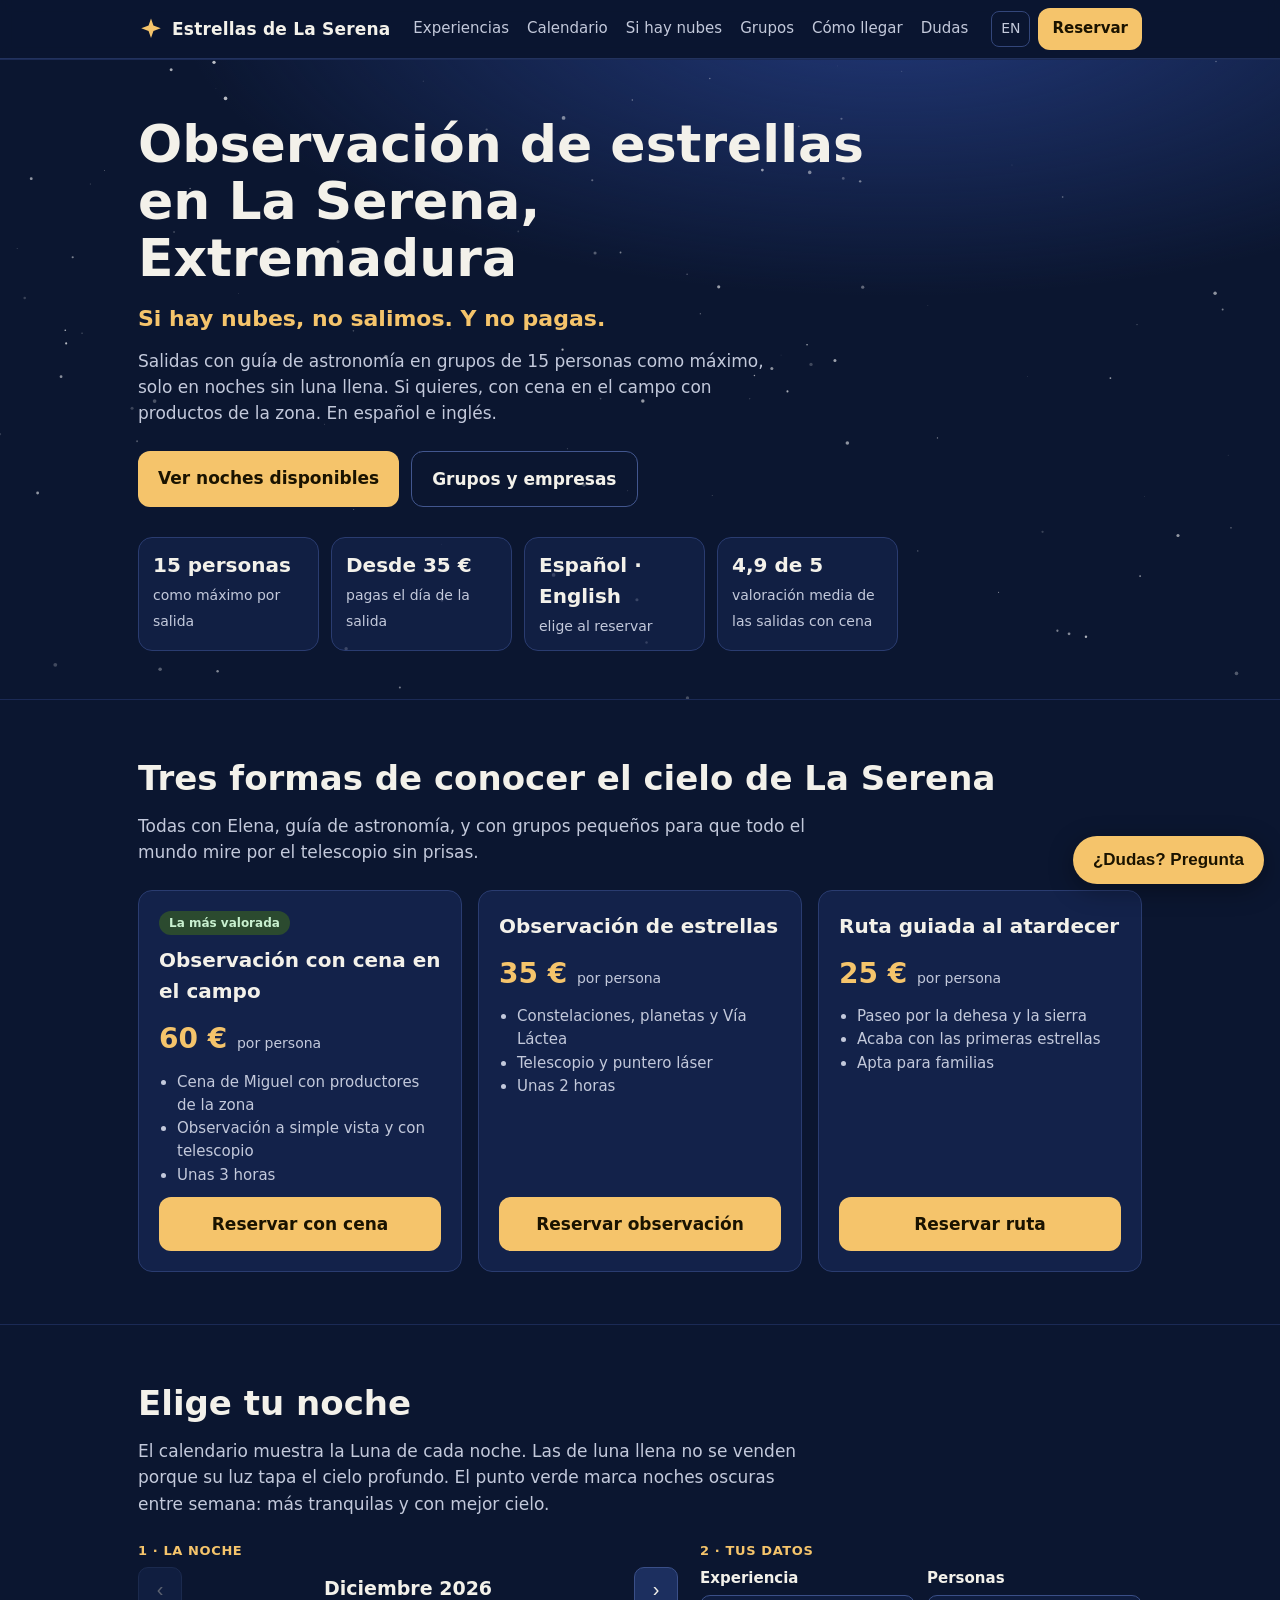
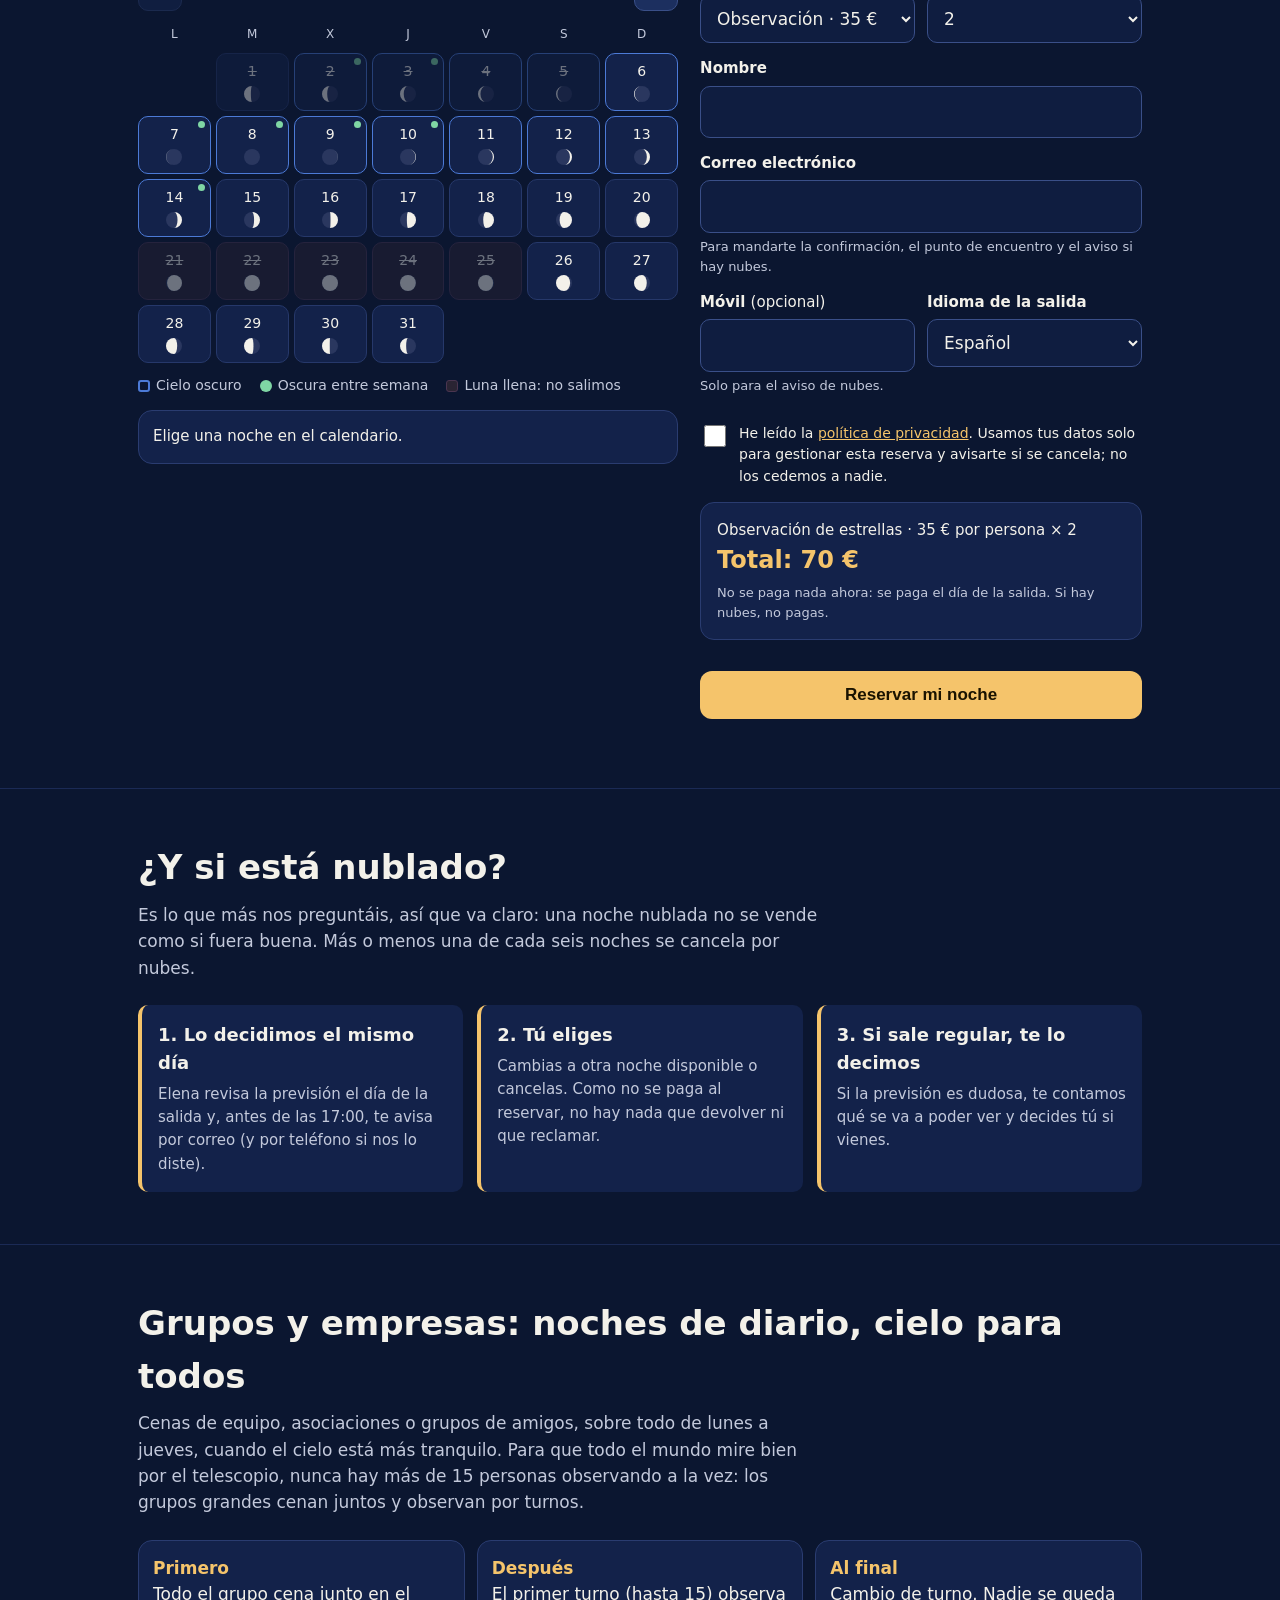
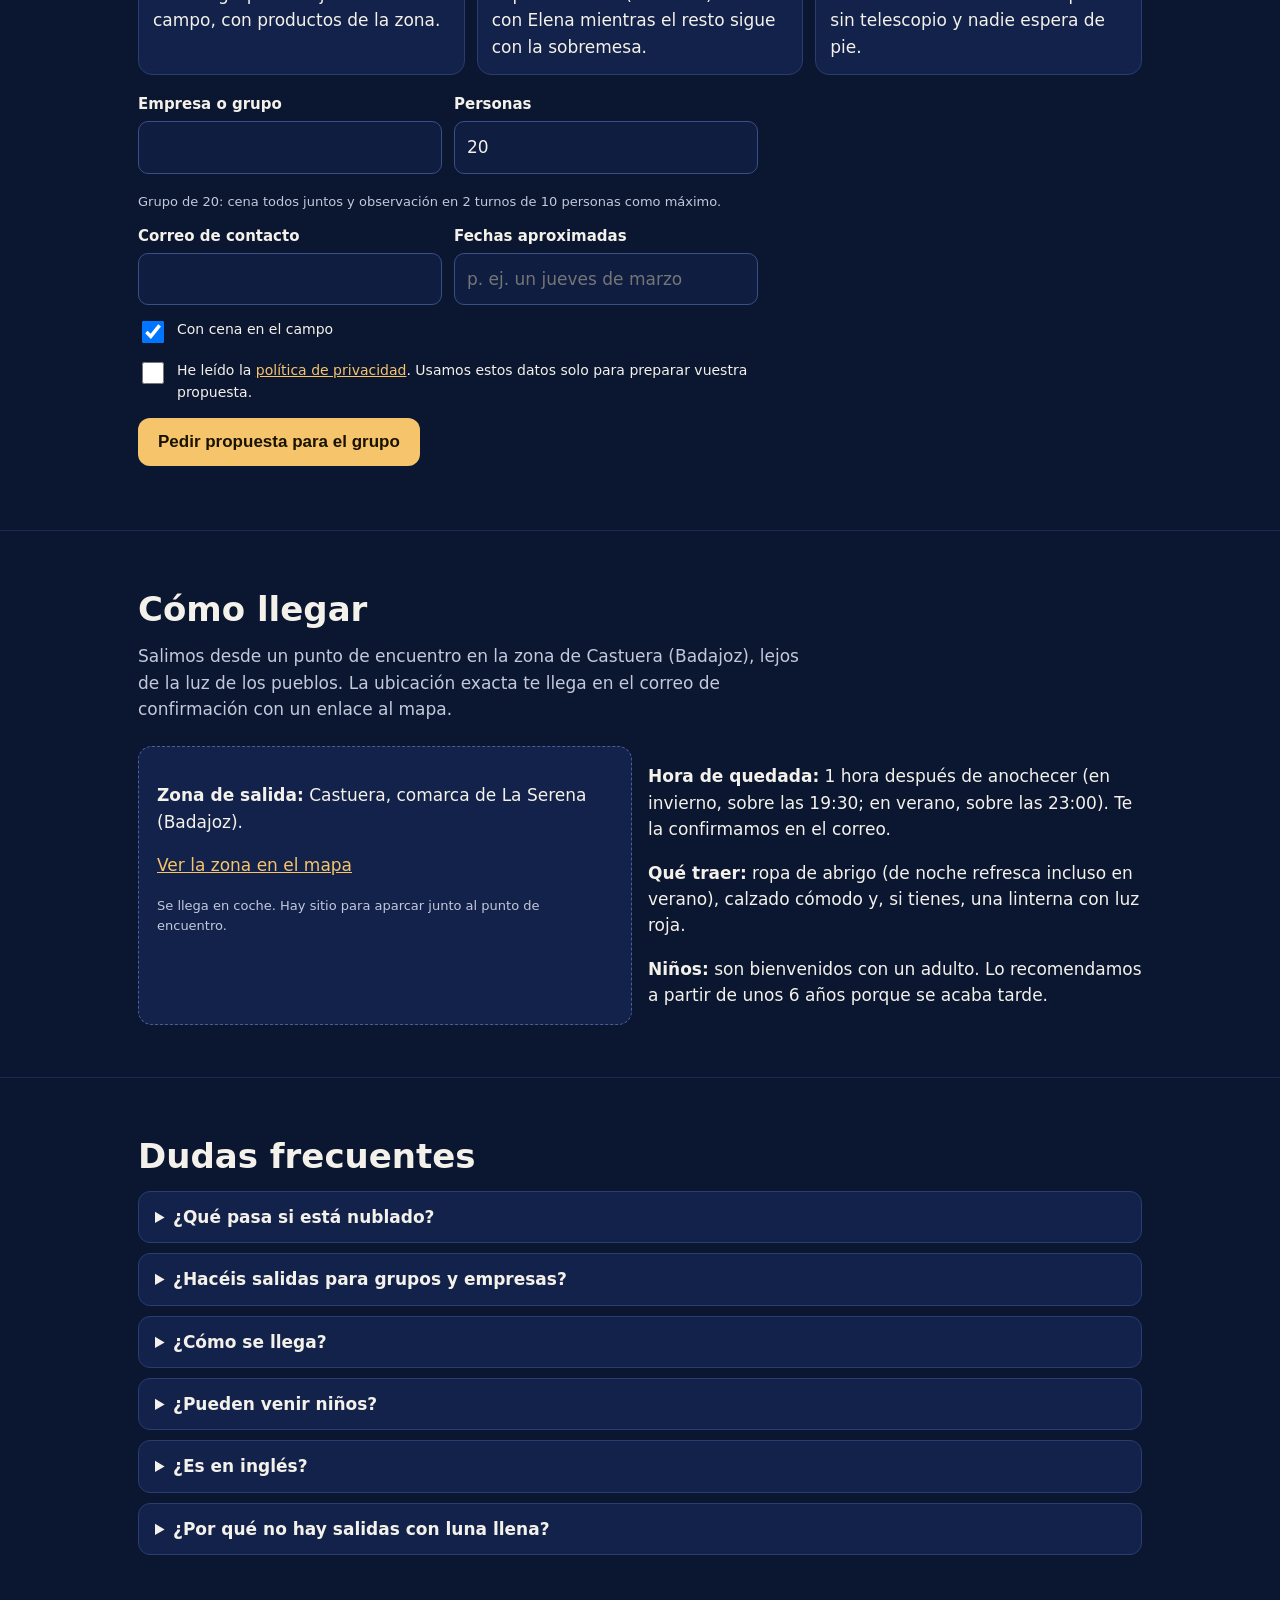
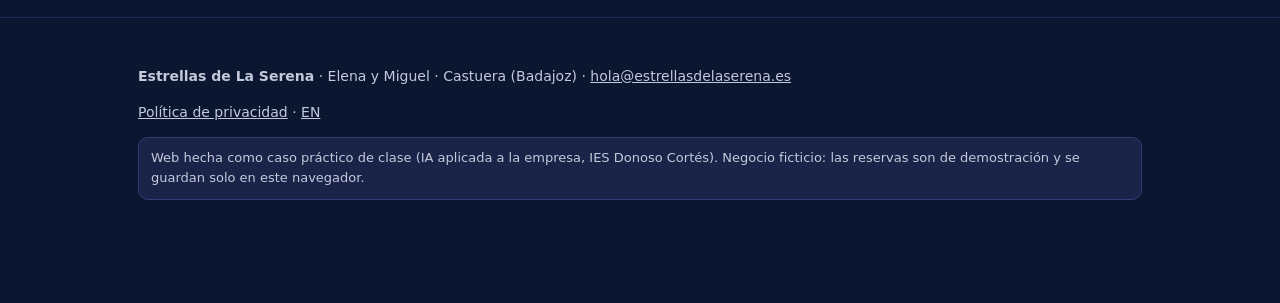
==== estrellas-la-serena-web/estrellas-la-serena/index.html @ 46dfadad "Add files via upload" ====
<!doctype html>
<html lang="es">
<head>
<meta charset="utf-8">
<meta name="viewport" content="width=device-width,initial-scale=1">
<title>Observación de estrellas en La Serena, Extremadura · Estrellas de La Serena</title>
<meta name="description" content="Salidas de observación de estrellas en La Serena (Badajoz) en grupos de 15 como máximo, con cena en el campo opcional. Solo noches sin luna llena. Si hay nubes, no pagas.">
<meta name="theme-color" content="#0b1630">
<link rel="canonical" href="https://carlosvf19.github.io/estrellas-la-serena/">
<link rel="alternate" hreflang="es" href="https://carlosvf19.github.io/estrellas-la-serena/">
<link rel="alternate" hreflang="en" href="https://carlosvf19.github.io/estrellas-la-serena/en/">
<link rel="alternate" hreflang="x-default" href="https://carlosvf19.github.io/estrellas-la-serena/">
<link rel="icon" href="data:image/svg+xml,%3Csvg xmlns='http://www.w3.org/2000/svg' viewBox='0 0 32 32'%3E%3Crect width='32' height='32' rx='7' fill='%230b1630'/%3E%3Cpath d='M16 5l2.6 7.4L26 15l-7.4 2.6L16 25l-2.6-7.4L6 15l7.4-2.6z' fill='%23f5c46b'/%3E%3C/svg%3E">
<meta property="og:title" content="Estrellas de La Serena · Observación de estrellas en Extremadura">
<meta property="og:description" content="Grupos pequeños, noches sin luna llena y cena con productores de la zona. Si hay nubes, no salimos y no pagas.">
<link rel="stylesheet" href="assets/styles.css">
<script type="application/ld+json">
{"@context":"https://schema.org","@type":"TouristTrip","name":"Observación de estrellas en La Serena","provider":{"@type":"LocalBusiness","name":"Estrellas de La Serena","address":{"@type":"PostalAddress","addressLocality":"Castuera","addressRegion":"Badajoz","addressCountry":"ES"}},"offers":[{"@type":"Offer","name":"Observación de estrellas","price":"35","priceCurrency":"EUR"},{"@type":"Offer","name":"Observación con cena en el campo","price":"60","priceCurrency":"EUR"},{"@type":"Offer","name":"Ruta guiada","price":"25","priceCurrency":"EUR"}],"availableLanguage":["es","en"]}
</script>
</head>
<body>
<a class="skip" href="#reservar">Saltar a la reserva</a>
<header class="top">
  <div class="wrap">
    <a class="logo" href="#"><svg viewBox="0 0 32 32" aria-hidden="true"><path d="M16 3l3 8.6L28 15l-9 3.4L16 27l-3-8.6L4 15l9-3.4z" fill="#f5c46b"/></svg>Estrellas de La Serena</a>
    <nav class="menu" aria-label="Principal">
      <a href="#experiencias">Experiencias</a><a href="#reservar">Calendario</a><a href="#nubes">Si hay nubes</a>
      <a href="#grupos">Grupos</a><a href="#llegar">Cómo llegar</a><a href="#dudas">Dudas</a>
    </nav>
    <div class="top-acc">
      <a class="lang" href="en/" hreflang="en" lang="en" aria-label="EN, English version">EN</a>
      <a class="btn peq" href="#reservar">Reservar</a>
    </div>
  </div>
</header>

<main>
<section class="hero" aria-labelledby="h1">
  <svg class="stars" viewBox="0 0 1000 600" preserveAspectRatio="xMidYMid slice" aria-hidden="true"></svg>
  <div class="wrap">
    <h1 id="h1">Observación de estrellas en La Serena, Extremadura</h1>
    <p class="lema">Si hay nubes, no salimos. Y no pagas.</p>
    <p class="sub">Salidas con guía de astronomía en grupos de 15 personas como máximo, solo en noches sin luna llena. Si quieres, con cena en el campo con productos de la zona. En español e inglés.</p>
    <div class="ctas">
      <a class="btn" href="#reservar">Ver noches disponibles</a>
      <a class="btn sec" href="#grupos">Grupos y empresas</a>
    </div>
    <div class="datos">
      <div class="dato"><b>15 personas</b><span>como máximo por salida</span></div>
      <div class="dato"><b>Desde 35 €</b><span>pagas el día de la salida</span></div>
      <div class="dato"><b>Español · English</b><span>elige al reservar</span></div>
      <div class="dato"><b>4,9 de 5</b><span>valoración media de las salidas con cena</span></div>
    </div>
  </div>
</section>

<section id="experiencias" aria-labelledby="h-exp">
  <div class="wrap">
    <h2 id="h-exp">Tres formas de conocer el cielo de La Serena</h2>
    <p class="intro">Todas con Elena, guía de astronomía, y con grupos pequeños para que todo el mundo mire por el telescopio sin prisas.</p>
    <div class="cards">
      <article class="card">
        <span class="etq">La más valorada</span>
        <h3>Observación con cena en el campo</h3>
        <div class="precio">60 € <small>por persona</small></div>
        <ul><li>Cena de Miguel con productores de la zona</li><li>Observación a simple vista y con telescopio</li><li>Unas 3 horas</li></ul>
        <a class="btn" href="#reservar" data-prod="cena">Reservar con cena</a>
      </article>
      <article class="card">
        <h3>Observación de estrellas</h3>
        <div class="precio">35 € <small>por persona</small></div>
        <ul><li>Constelaciones, planetas y Vía Láctea</li><li>Telescopio y puntero láser</li><li>Unas 2 horas</li></ul>
        <a class="btn" href="#reservar" data-prod="obs">Reservar observación</a>
      </article>
      <article class="card">
        <h3>Ruta guiada al atardecer</h3>
        <div class="precio">25 € <small>por persona</small></div>
        <ul><li>Paseo por la dehesa y la sierra</li><li>Acaba con las primeras estrellas</li><li>Apta para familias</li></ul>
        <a class="btn" href="#reservar" data-prod="ruta">Reservar ruta</a>
      </article>
    </div>
  </div>
</section>

<section id="reservar" aria-labelledby="h-res">
  <div class="wrap">
    <h2 id="h-res">Elige tu noche</h2>
    <p class="intro">El calendario muestra la Luna de cada noche. Las de luna llena no se venden porque su luz tapa el cielo profundo. El punto verde marca noches oscuras entre semana: más tranquilas y con mejor cielo.</p>
    <div id="paso-reserva" class="reserva">
      <div>
        <p class="paso">1 · La noche</p>
        <div class="cal-cab">
          <button type="button" class="cal-nav" id="cal-prev" aria-label="Mes anterior">‹</button>
          <h3 id="cal-mes" aria-live="polite"></h3>
          <button type="button" class="cal-nav" id="cal-next" aria-label="Mes siguiente">›</button>
        </div>
        <div class="cal" id="cal"></div>
        <ul class="leyenda">
          <li><span class="pt" style="border:2px solid #4c7ad6"></span>Cielo oscuro</li>
          <li><span class="pt" style="background:#7fd6a4;border-radius:50%"></span>Oscura entre semana</li>
          <li><span class="pt" style="background:#2a2433;border:1px solid #4a3550"></span>Luna llena: no salimos</li>
        </ul>
        <div class="info-dia" id="info-dia" aria-live="polite"></div>
        <p class="error" id="err-fecha" aria-live="polite"></p>
      </div>
      <form id="form-reserva" novalidate>
        <p class="paso">2 · Tus datos</p>
        <div class="fila">
          <div class="campo">
            <label for="producto">Experiencia</label>
            <select id="producto" name="producto">
              <option value="obs">Observación · 35 €</option>
              <option value="cena">Con cena · 60 €</option>
              <option value="ruta">Ruta · 25 €</option>
            </select>
          </div>
          <div class="campo">
            <label for="personas">Personas</label>
            <select id="personas" name="personas">
              <option>1</option><option selected>2</option><option>3</option><option>4</option><option>5</option><option>6</option><option>7</option><option>8</option><option>9</option><option>10</option><option>11</option><option>12</option><option>13</option><option>14</option><option>15</option>
            </select>
          </div>
        </div>
        <div class="campo">
          <label for="nombre">Nombre</label>
          <input id="nombre" name="nombre" autocomplete="name" required>
          <p class="error" id="err-nombre" aria-live="polite"></p>
        </div>
        <div class="campo">
          <label for="email">Correo electrónico</label>
          <input id="email" name="email" type="email" autocomplete="email" inputmode="email" required>
          <p class="ayuda">Para mandarte la confirmación, el punto de encuentro y el aviso si hay nubes.</p>
          <p class="error" id="err-email" aria-live="polite"></p>
        </div>
        <div class="fila">
          <div class="campo">
            <label for="telefono">Móvil <span style="font-weight:400">(opcional)</span></label>
            <input id="telefono" name="telefono" type="tel" autocomplete="tel" inputmode="tel">
            <p class="ayuda">Solo para el aviso de nubes.</p>
          </div>
          <div class="campo">
            <label for="idioma">Idioma de la salida</label>
            <select id="idioma" name="idioma"><option value="es">Español</option><option value="en">English</option></select>
          </div>
        </div>
        <div class="campo">
          <label class="check"><input type="checkbox" name="privacidad" id="privacidad"> <span>He leído la <a href="privacidad.html" target="_blank" rel="noopener">política de privacidad</a>. Usamos tus datos solo para gestionar esta reserva y avisarte si se cancela; no los cedemos a nadie.</span></label>
          <p class="error" id="err-priv" aria-live="polite"></p>
        </div>
        <div class="resumen" id="resumen" aria-live="polite"></div>
        <p><button class="btn" type="submit" style="width:100%;margin-top:14px">Reservar mi noche</button></p>
      </form>
    </div>
    <div id="ok-reserva" hidden></div>
  </div>
</section>

<section id="nubes" aria-labelledby="h-nubes">
  <div class="wrap">
    <h2 id="h-nubes">¿Y si está nublado?</h2>
    <p class="intro">Es lo que más nos preguntáis, así que va claro: una noche nublada no se vende como si fuera buena. Más o menos una de cada seis noches se cancela por nubes.</p>
    <div class="nubes">
      <div class="nube"><h3>1. Lo decidimos el mismo día</h3><p>Elena revisa la previsión el día de la salida y, antes de las 17:00, te avisa por correo (y por teléfono si nos lo diste).</p></div>
      <div class="nube"><h3>2. Tú eliges</h3><p>Cambias a otra noche disponible o cancelas. Como no se paga al reservar, no hay nada que devolver ni que reclamar.</p></div>
      <div class="nube"><h3>3. Si sale regular, te lo decimos</h3><p>Si la previsión es dudosa, te contamos qué se va a poder ver y decides tú si vienes.</p></div>
    </div>
  </div>
</section>

<section id="grupos" aria-labelledby="h-grupos">
  <div class="wrap">
    <h2 id="h-grupos">Grupos y empresas: noches de diario, cielo para todos</h2>
    <p class="intro">Cenas de equipo, asociaciones o grupos de amigos, sobre todo de lunes a jueves, cuando el cielo está más tranquilo. Para que todo el mundo mire bien por el telescopio, nunca hay más de 15 personas observando a la vez: los grupos grandes cenan juntos y observan por turnos.</p>
    <div class="turnos">
      <div class="turno"><b>Primero</b><br>Todo el grupo cena junto en el campo, con productos de la zona.</div>
      <div class="turno"><b>Después</b><br>El primer turno (hasta 15) observa con Elena mientras el resto sigue con la sobremesa.</div>
      <div class="turno"><b>Al final</b><br>Cambio de turno. Nadie se queda sin telescopio y nadie espera de pie.</div>
    </div>
    <form id="form-grupo" novalidate style="max-width:620px">
      <div class="fila">
        <div class="campo"><label for="gempresa">Empresa o grupo</label><input id="gempresa" name="gempresa" autocomplete="organization"></div>
        <div class="campo"><label for="gpersonas">Personas</label><input id="gpersonas" name="gpersonas" type="number" min="1" max="60" value="20" inputmode="numeric"></div>
      </div>
      <p class="ayuda" id="turnos-txt" aria-live="polite"></p>
      <div class="fila">
        <div class="campo"><label for="gemail">Correo de contacto</label><input id="gemail" name="gemail" type="email" autocomplete="email"></div>
        <div class="campo"><label for="gcuando">Fechas aproximadas</label><input id="gcuando" name="gcuando" placeholder="p. ej. un jueves de marzo"></div>
      </div>
      <div class="campo"><label class="check"><input type="checkbox" name="gcena" id="gcena" checked> <span>Con cena en el campo</span></label></div>
      <div class="campo"><label class="check"><input type="checkbox" name="gprivacidad" id="gprivacidad"> <span>He leído la <a href="privacidad.html" target="_blank" rel="noopener">política de privacidad</a>. Usamos estos datos solo para preparar vuestra propuesta.</span></label></div>
      <button class="btn" type="submit">Pedir propuesta para el grupo</button>
      <div id="grupo-msg" role="status" style="margin-top:12px"></div>
    </form>
  </div>
</section>

<section id="llegar" aria-labelledby="h-llegar">
  <div class="wrap">
    <h2 id="h-llegar">Cómo llegar</h2>
    <p class="intro">Salimos desde un punto de encuentro en la zona de Castuera (Badajoz), lejos de la luz de los pueblos. La ubicación exacta te llega en el correo de confirmación con un enlace al mapa.</p>
    <div class="llegar">
      <div class="mapa">
        <p><b>Zona de salida:</b> Castuera, comarca de La Serena (Badajoz).</p>
        <p><a href="https://www.openstreetmap.org/?mlat=38.7233&amp;mlon=-5.5440#map=11/38.7233/-5.5440" target="_blank" rel="noopener">Ver la zona en el mapa</a></p>
        <p class="ayuda">Se llega en coche. Hay sitio para aparcar junto al punto de encuentro.</p>
      </div>
      <div>
        <p><b>Hora de quedada:</b> 1 hora después de anochecer (en invierno, sobre las 19:30; en verano, sobre las 23:00). Te la confirmamos en el correo.</p>
        <p><b>Qué traer:</b> ropa de abrigo (de noche refresca incluso en verano), calzado cómodo y, si tienes, una linterna con luz roja.</p>
        <p><b>Niños:</b> son bienvenidos con un adulto. Lo recomendamos a partir de unos 6 años porque se acaba tarde.</p>
      </div>
    </div>
  </div>
</section>

<section id="dudas" aria-labelledby="h-dudas">
  <div class="wrap">
    <h2 id="h-dudas">Dudas frecuentes</h2>
    <details><summary>¿Qué pasa si está nublado?</summary><p>No salimos. Te avisamos antes de las 17:00 del mismo día y eliges otra noche o cancelas sin pagar nada.</p></details>
    <details><summary>¿Hacéis salidas para grupos y empresas?</summary><p>Sí. Hasta 15 personas observan a la vez; los grupos grandes cenan juntos y observan por turnos. <a href="#grupos">Pide propuesta</a>.</p></details>
    <details><summary>¿Cómo se llega?</summary><p>En coche, a la zona de Castuera (Badajoz). El punto exacto va en el correo de confirmación.</p></details>
    <details><summary>¿Pueden venir niños?</summary><p>Sí, acompañados de un adulto. Recomendado a partir de unos 6 años.</p></details>
    <details><summary>¿Es en inglés?</summary><p>Sí. Elena guía en español y en inglés: elige el idioma al reservar. <span lang="en">Yes, sessions are also in English.</span></p></details>
    <details><summary>¿Por qué no hay salidas con luna llena?</summary><p>Porque la luz de la Luna tapa casi todo el cielo profundo. Preferimos no venderte una noche que no merece la pena.</p></details>
  </div>
</section>
</main>

<footer>
  <div class="wrap">
    <p><b>Estrellas de La Serena</b> · Elena y Miguel · Castuera (Badajoz) · <a href="mailto:hola@estrellasdelaserena.es">hola@estrellasdelaserena.es</a></p>
    <p><a href="privacidad.html">Política de privacidad</a> · <a href="en/" hreflang="en" aria-label="EN, English version">EN</a></p>
    <p class="aviso-demo">Web hecha como caso práctico de clase (IA aplicada a la empresa, IES Donoso Cortés). Negocio ficticio: las reservas son de demostración y se guardan solo en este navegador.</p>
  </div>
</footer>

<button class="btn asis-btn" id="asis-abrir" aria-controls="asis" aria-expanded="false">¿Dudas? Pregunta</button>
<div class="asis" id="asis" role="dialog" aria-label="Asistente de dudas">
  <div class="asis-cab"><b>Dudas rápidas</b><button class="asis-cerrar" id="asis-cerrar" aria-label="Cerrar">×</button></div>
  <div class="asis-log" id="asis-log" aria-live="polite"></div>
  <div class="chips" id="asis-chips"></div>
  <form id="asis-form"><label for="asis-q" class="skip">Tu pregunta</label><input id="asis-q" placeholder="Escribe tu pregunta" autocomplete="off"><button class="btn peq" type="submit">Enviar</button></form>
</div>

<script src="assets/app.js" defer></script>
</body>
</html>
---- estrellas-la-serena-web/estrellas-la-serena/assets/styles.css ----
/* Estrellas de La Serena · hoja de estilos
   Colores: noche (#0b1630) para el fondo, ámbar (#f5c46b) para acciones,
   blanco roto (#f3f1ea) para el texto. Contraste ámbar/noche > 9:1. */
:root{
  --noche:#0b1630; --noche-2:#13224a; --noche-3:#1c2f5f;
  --ambar:#f5c46b; --ambar-osc:#d9a441; --texto:#f3f1ea; --suave:#c3c9db;
  --ok:#7fd6a4; --aviso:#ffb4a2; --radio:14px;
  --sombra:0 6px 24px rgba(0,0,0,.35);
}
*{box-sizing:border-box}
html{scroll-behavior:smooth}
body{margin:0;font-family:system-ui,-apple-system,"Segoe UI",Roboto,Ubuntu,sans-serif;
  font-size:17px;line-height:1.55;color:var(--texto);background:var(--noche)}
a{color:var(--ambar)}
img,svg{max-width:100%}
.wrap{max-width:1040px;margin:0 auto;padding:0 18px}
.skip{position:absolute;left:-999px}.skip:focus{left:10px;top:10px;background:#fff;color:#000;padding:8px;z-index:99}

/* Cabecera */
header.top{position:sticky;top:0;z-index:20;background:rgba(11,22,48,.94);backdrop-filter:blur(6px);border-bottom:1px solid #22325e}
header.top .wrap{display:flex;align-items:center;justify-content:space-between;gap:10px;min-height:58px}
.logo{white-space:nowrap;font-size:15px;display:flex;align-items:center;gap:8px;color:var(--texto);text-decoration:none;font-weight:700;letter-spacing:.2px}
.logo svg{width:26px;height:26px}
nav.menu{display:none;gap:18px}
nav.menu a{color:var(--suave);text-decoration:none;font-size:15px}
nav.menu a:hover{color:var(--texto)}
.top-acc{display:flex;gap:8px;align-items:center}
.lang{color:var(--suave);font-size:14px;text-decoration:none;border:1px solid #33467a;border-radius:8px;padding:6px 9px}
@media (min-width:860px){nav.menu{display:flex}}

/* Botones */
.btn{display:inline-block;background:var(--ambar);color:#1a1300;font-weight:700;border:0;border-radius:12px;
  padding:14px 20px;font-size:17px;text-decoration:none;cursor:pointer;min-height:48px}
.btn:hover{background:var(--ambar-osc)}
.btn.sec{background:transparent;color:var(--texto);border:1px solid #42568e}
.btn.peq{padding:9px 14px;min-height:40px;font-size:15px}
.btn:focus-visible,a:focus-visible,button:focus-visible,input:focus-visible,select:focus-visible,textarea:focus-visible{outline:3px solid #fff;outline-offset:2px}

/* Portada */
.hero{position:relative;overflow:hidden;padding:56px 0 48px;
  background:radial-gradient(1200px 500px at 70% -10%,#22397a 0%,transparent 60%),var(--noche)}
.hero .stars{position:absolute;inset:0;pointer-events:none;opacity:.8}
.hero .wrap{position:relative}
.hero h1{font-size:clamp(30px,6vw,52px);line-height:1.1;margin:0 0 14px;max-width:780px}
.hero .lema{font-size:clamp(18px,2.6vw,22px);color:var(--ambar);margin:0 0 12px;font-weight:600}
.hero p.sub{color:var(--suave);max-width:640px;margin:0 0 24px}
.hero .ctas{display:flex;flex-wrap:wrap;gap:12px}
.datos{display:grid;grid-template-columns:repeat(auto-fit,minmax(150px,1fr));gap:12px;margin-top:30px;max-width:760px}
.dato{background:rgba(19,34,74,.75);border:1px solid #2a3c70;border-radius:var(--radio);padding:12px 14px}
.dato b{display:block;font-size:20px;color:var(--texto)}
.dato span{font-size:14px;color:var(--suave)}

section{scroll-margin-top:60px;padding:52px 0;border-top:1px solid #1b2a55}
section h2{font-size:clamp(24px,4vw,34px);margin:0 0 8px}
section .intro{color:var(--suave);margin:0 0 24px;max-width:680px}

/* Experiencias */
.cards{display:grid;grid-template-columns:1fr;gap:16px}
@media (min-width:760px){.cards{grid-template-columns:repeat(3,1fr)}}
.card{background:var(--noche-2);border:1px solid #2a3c70;border-radius:var(--radio);padding:20px;display:flex;flex-direction:column;gap:10px}
.card h3{margin:0;font-size:20px}
.card .precio{font-size:28px;font-weight:800;color:var(--ambar)}
.card .precio small{font-size:14px;color:var(--suave);font-weight:400}
.card ul{margin:0;padding-left:18px;color:var(--suave);font-size:15px}
.card .btn{margin-top:auto;text-align:center}
.etq{display:inline-block;font-size:12px;font-weight:700;background:#2b4a2f;color:#c8f0cf;border-radius:999px;padding:3px 10px;width:max-content}

/* Calendario */
.cal-cab{display:flex;align-items:center;justify-content:space-between;gap:10px;margin-bottom:10px}
.cal-cab h3{margin:0;font-size:19px;text-transform:capitalize}
.cal-nav{background:var(--noche-3);color:var(--texto);border:1px solid #3a4f88;border-radius:10px;width:44px;height:44px;font-size:20px;cursor:pointer}
.cal-nav:disabled{opacity:.35;cursor:default}
.cal{display:grid;grid-template-columns:repeat(7,1fr);gap:5px}
.cal .dow{font-size:12px;text-align:center;color:var(--suave);padding:4px 0}
.dia{position:relative;background:var(--noche-2);border:1px solid #26386a;border-radius:10px;min-height:58px;padding:5px 3px;
  color:var(--texto);font:inherit;font-size:14px;display:flex;flex-direction:column;align-items:center;justify-content:center;gap:2px;cursor:pointer}
.dia .luna{width:18px;height:18px}
.dia.vacio{background:transparent;border:0;cursor:default}
.dia.pasado,.dia.bloq{opacity:.42;cursor:not-allowed;text-decoration:line-through}
.dia.bloq{background:#2a2433;border-color:#4a3550}
.dia.oscura{border-color:#4c7ad6}
.dia.entresemana.oscura::after{content:"";position:absolute;top:4px;right:5px;width:7px;height:7px;border-radius:50%;background:var(--ok)}
.dia.sel{outline:3px solid var(--ambar);outline-offset:-1px;background:#26365f}
.leyenda{display:flex;flex-wrap:wrap;gap:12px 18px;font-size:14px;color:var(--suave);margin:12px 0 0;padding:0;list-style:none}
.leyenda li{display:flex;align-items:center;gap:6px}
.pt{width:12px;height:12px;border-radius:3px;display:inline-block}
.info-dia{margin-top:14px;background:var(--noche-2);border:1px solid #2a3c70;border-radius:var(--radio);padding:14px;font-size:15px}
.info-dia b{color:var(--ambar)}

/* Reserva */
.reserva{display:grid;grid-template-columns:1fr;gap:22px}
@media (min-width:900px){.reserva{grid-template-columns:1.1fr .9fr}}
.paso{font-size:13px;font-weight:700;color:var(--ambar);text-transform:uppercase;letter-spacing:.6px;margin:0 0 6px}
form .campo{margin-bottom:14px}
label{display:block;font-weight:600;margin-bottom:5px;font-size:15px}
input,select,textarea{width:100%;font:inherit;color:var(--texto);background:#0f1d40;border:1px solid #3a4f88;border-radius:10px;padding:12px;min-height:48px}
textarea{min-height:90px}
.fila{display:grid;grid-template-columns:1fr 1fr;gap:12px}
.ayuda{font-size:13px;color:var(--suave);margin-top:4px}
.check{display:flex;gap:10px;align-items:flex-start;font-weight:400;font-size:14px}
.check input{width:22px;height:22px;min-height:0;margin-top:2px;flex:none}
.resumen{background:var(--noche-2);border:1px solid #2a3c70;border-radius:var(--radio);padding:16px;font-size:15px}
.resumen .total{font-size:24px;font-weight:800;color:var(--ambar)}
.error{color:var(--aviso);font-size:14px;margin-top:6px}
.ok-box{background:#11301f;border:1px solid #2f7a4e;border-radius:var(--radio);padding:18px}
.ok-box h3{margin-top:0}
.codigo{font-family:ui-monospace,Menlo,Consolas,monospace;font-size:22px;letter-spacing:2px;color:var(--ambar)}

/* Nubes */
.nubes{display:grid;grid-template-columns:1fr;gap:14px}
@media (min-width:760px){.nubes{grid-template-columns:repeat(3,1fr)}}
.nube{background:var(--noche-2);border-left:4px solid var(--ambar);border-radius:10px;padding:16px}
.nube h3{margin:0 0 6px;font-size:18px}
.nube p{margin:0;color:var(--suave);font-size:15px}

/* Grupos */
.turnos{display:grid;grid-template-columns:1fr;gap:12px;margin:18px 0}
@media (min-width:760px){.turnos{grid-template-columns:repeat(3,1fr)}}
.turno{background:var(--noche-2);border:1px solid #2a3c70;border-radius:var(--radio);padding:14px}
.turno b{color:var(--ambar)}

/* Cómo llegar */
.llegar{display:grid;grid-template-columns:1fr;gap:16px}
@media (min-width:760px){.llegar{grid-template-columns:1fr 1fr}}
.mapa{background:var(--noche-2);border:1px dashed #4a5e98;border-radius:var(--radio);padding:18px}

/* FAQ / asistente */
details{background:var(--noche-2);border:1px solid #2a3c70;border-radius:12px;padding:12px 16px;margin-bottom:10px}
summary{cursor:pointer;font-weight:600}
details p{color:var(--suave);margin:10px 0 2px}
.asis-btn{position:fixed;right:16px;bottom:16px;z-index:30;border-radius:999px;box-shadow:var(--sombra)}
.asis{position:fixed;right:12px;bottom:80px;z-index:31;width:min(370px,calc(100vw - 24px));max-height:70vh;display:none;flex-direction:column;
  background:#0f1c3f;border:1px solid #3a4f88;border-radius:16px;box-shadow:var(--sombra);overflow:hidden}
.asis.abierto{display:flex}
.asis-cab{display:flex;justify-content:space-between;align-items:center;padding:10px 14px;background:var(--noche-3)}
.asis-cab b{font-size:15px}
.asis-cerrar{background:none;border:0;color:var(--texto);font-size:24px;cursor:pointer;width:40px;height:40px}
.asis-log{padding:12px;overflow-y:auto;display:flex;flex-direction:column;gap:8px;font-size:15px}
.msg{padding:9px 12px;border-radius:12px;max-width:88%}
.msg.bot{background:var(--noche-3);align-self:flex-start}
.msg.yo{background:var(--ambar);color:#1a1300;align-self:flex-end}
.chips{display:flex;flex-wrap:wrap;gap:6px;padding:0 12px 8px}
.chip{background:transparent;border:1px solid #4a5e98;color:var(--texto);border-radius:999px;padding:6px 10px;font-size:13px;cursor:pointer}
.asis form{display:flex;gap:6px;padding:10px;border-top:1px solid #2a3c70}
.asis form input{min-height:42px;padding:8px 10px}
.asis form button{min-height:42px}

footer{padding:34px 0 90px;color:var(--suave);font-size:14px;border-top:1px solid #1b2a55}
footer a{color:var(--suave)}
.aviso-demo{font-size:13px;color:var(--suave);background:#1a2448;border:1px solid #2e3f74;border-radius:10px;padding:10px 12px;margin-top:14px}

/* Tabla panel */
table{width:100%;border-collapse:collapse;font-size:14px}
th,td{text-align:left;padding:8px;border-bottom:1px solid #2a3c70;vertical-align:top}
th{color:var(--suave);font-weight:600}
.estado-activa{color:var(--ok)}.estado-anulada,.estado-cancelada_nubes{color:var(--aviso)}

@media (min-width:600px){.logo{font-size:17px}}
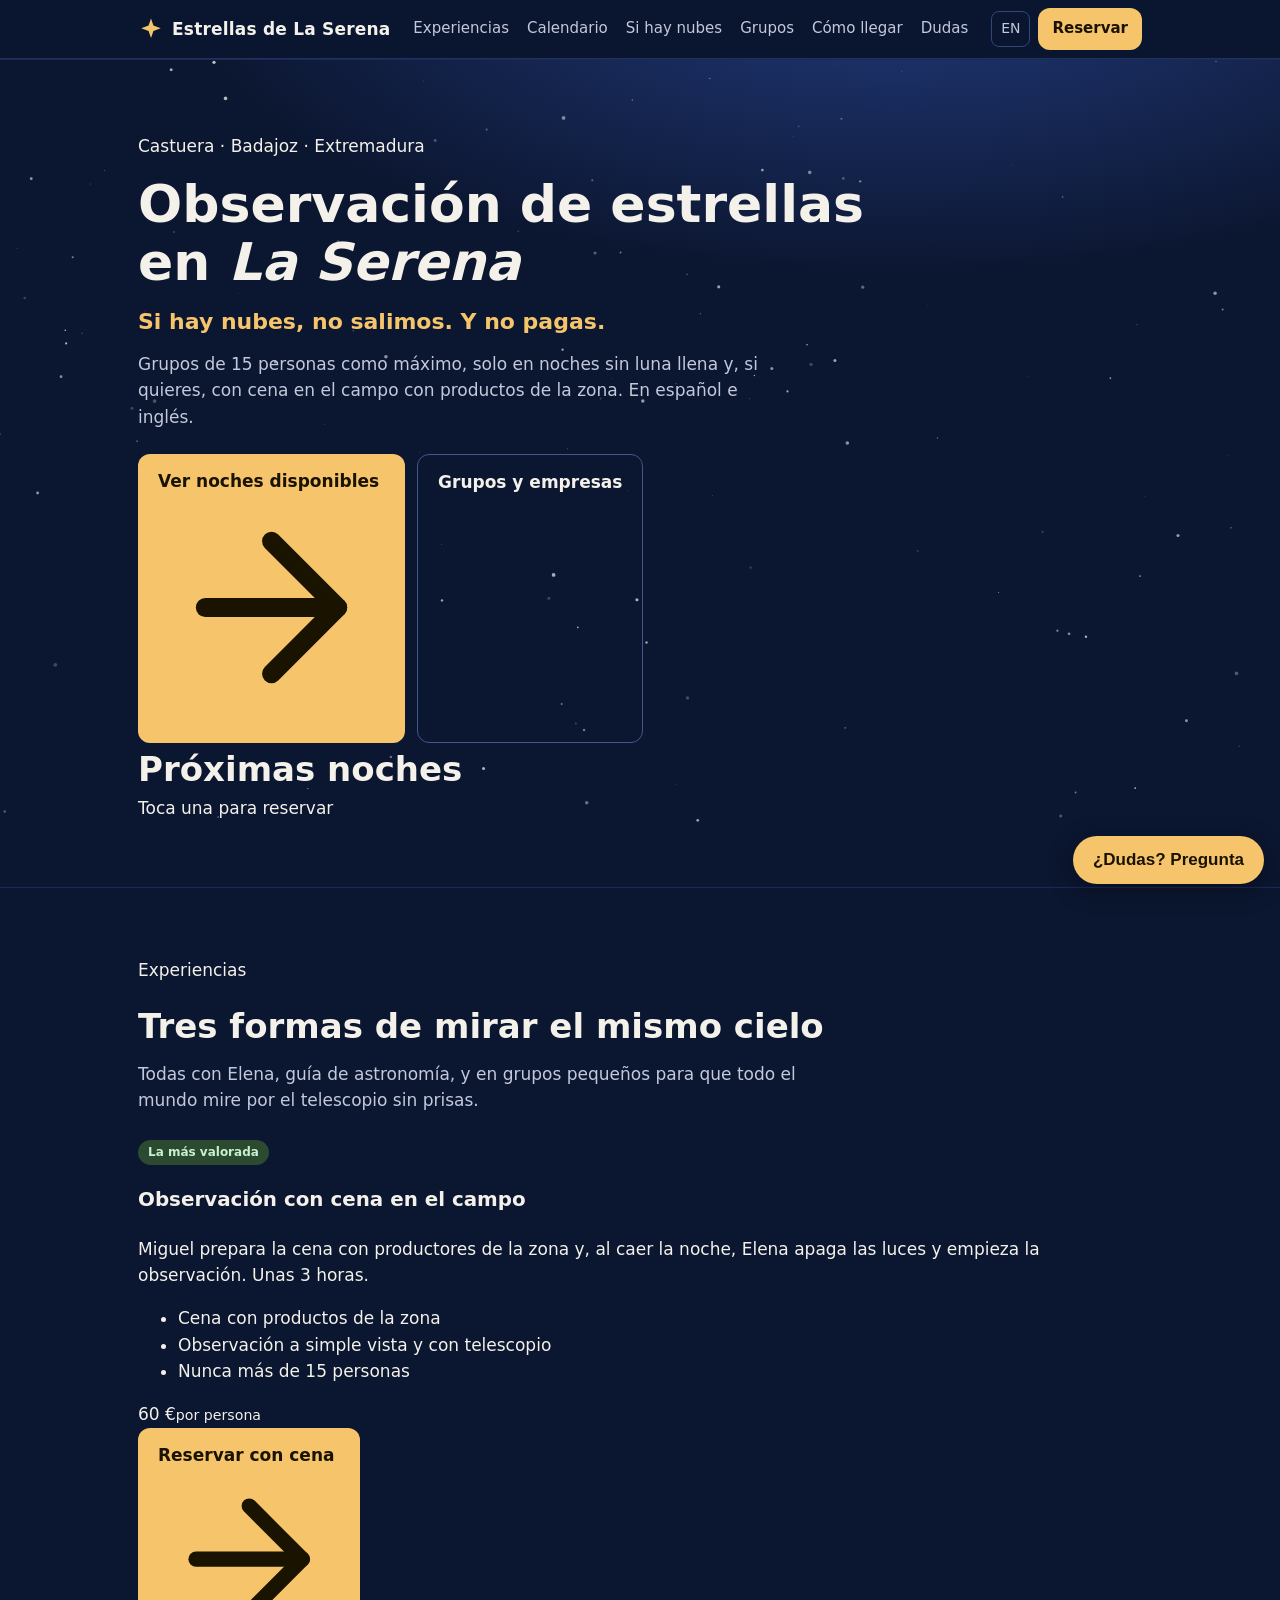
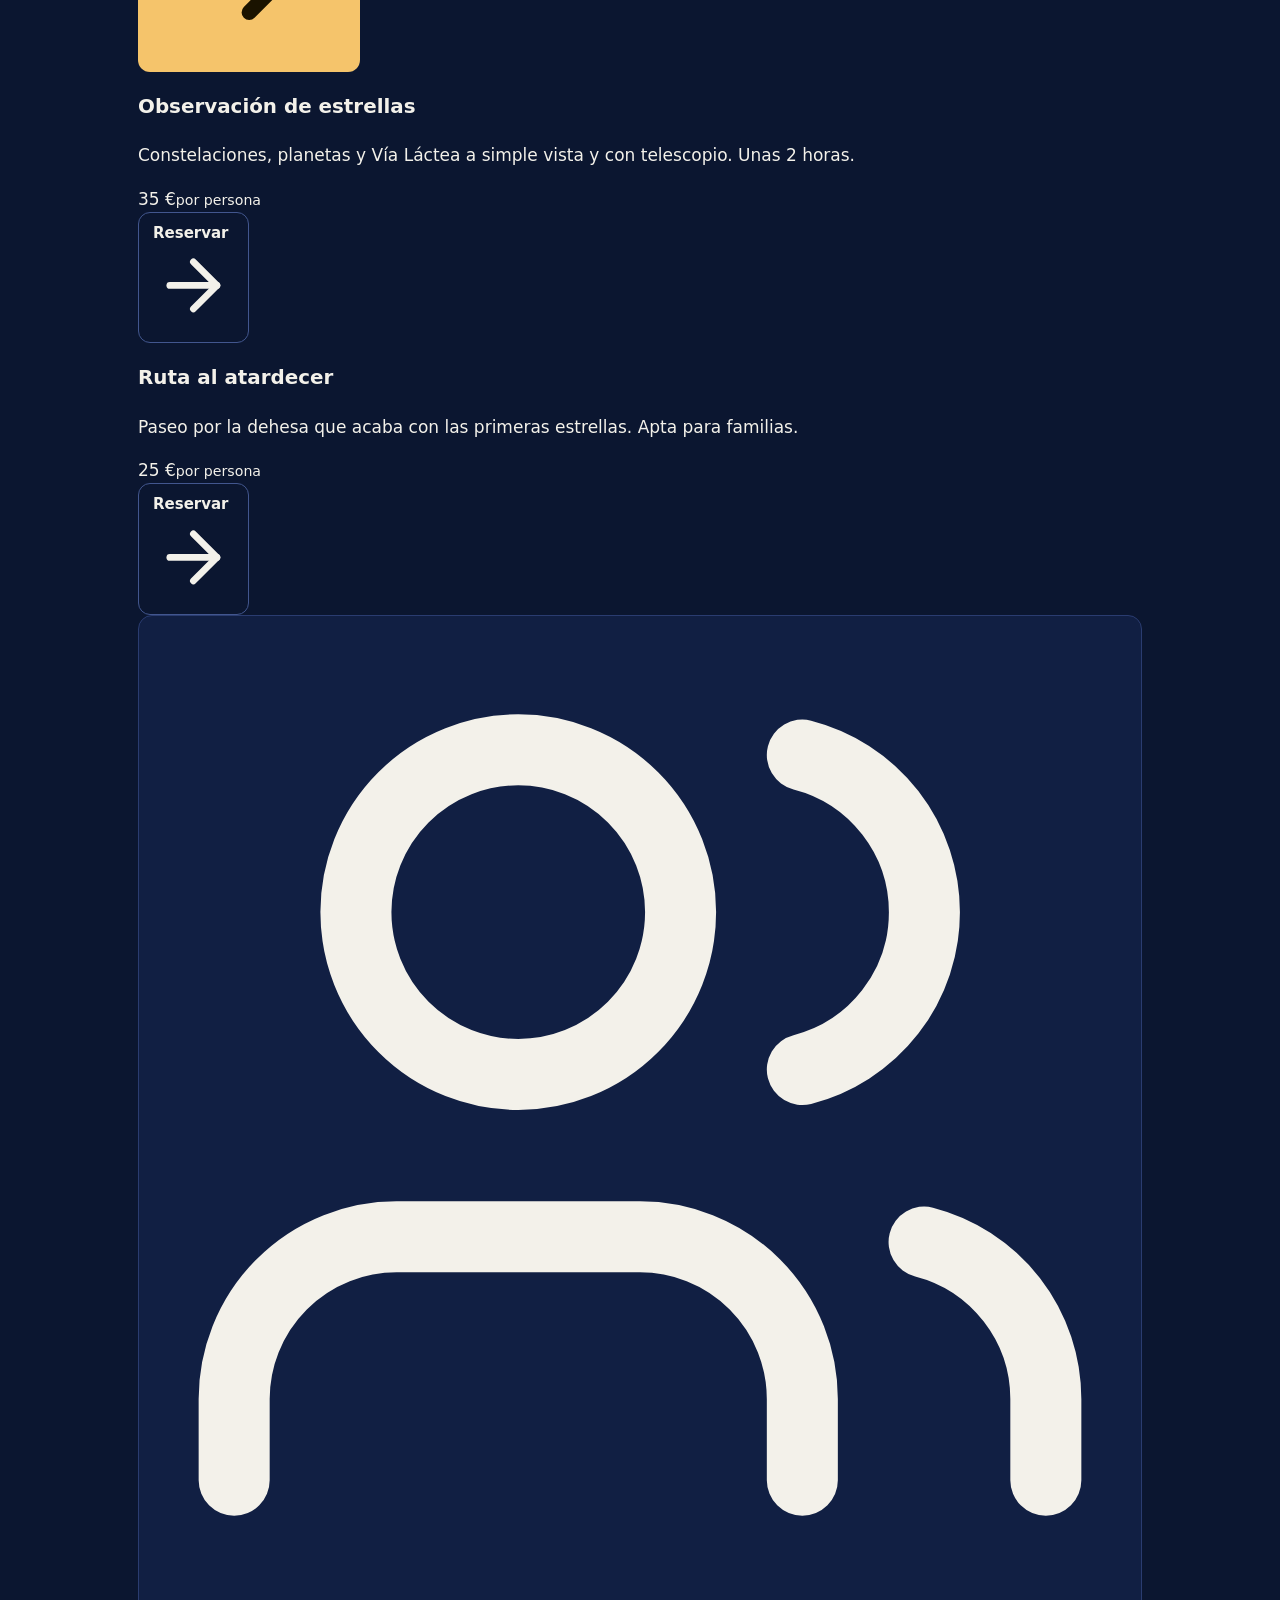
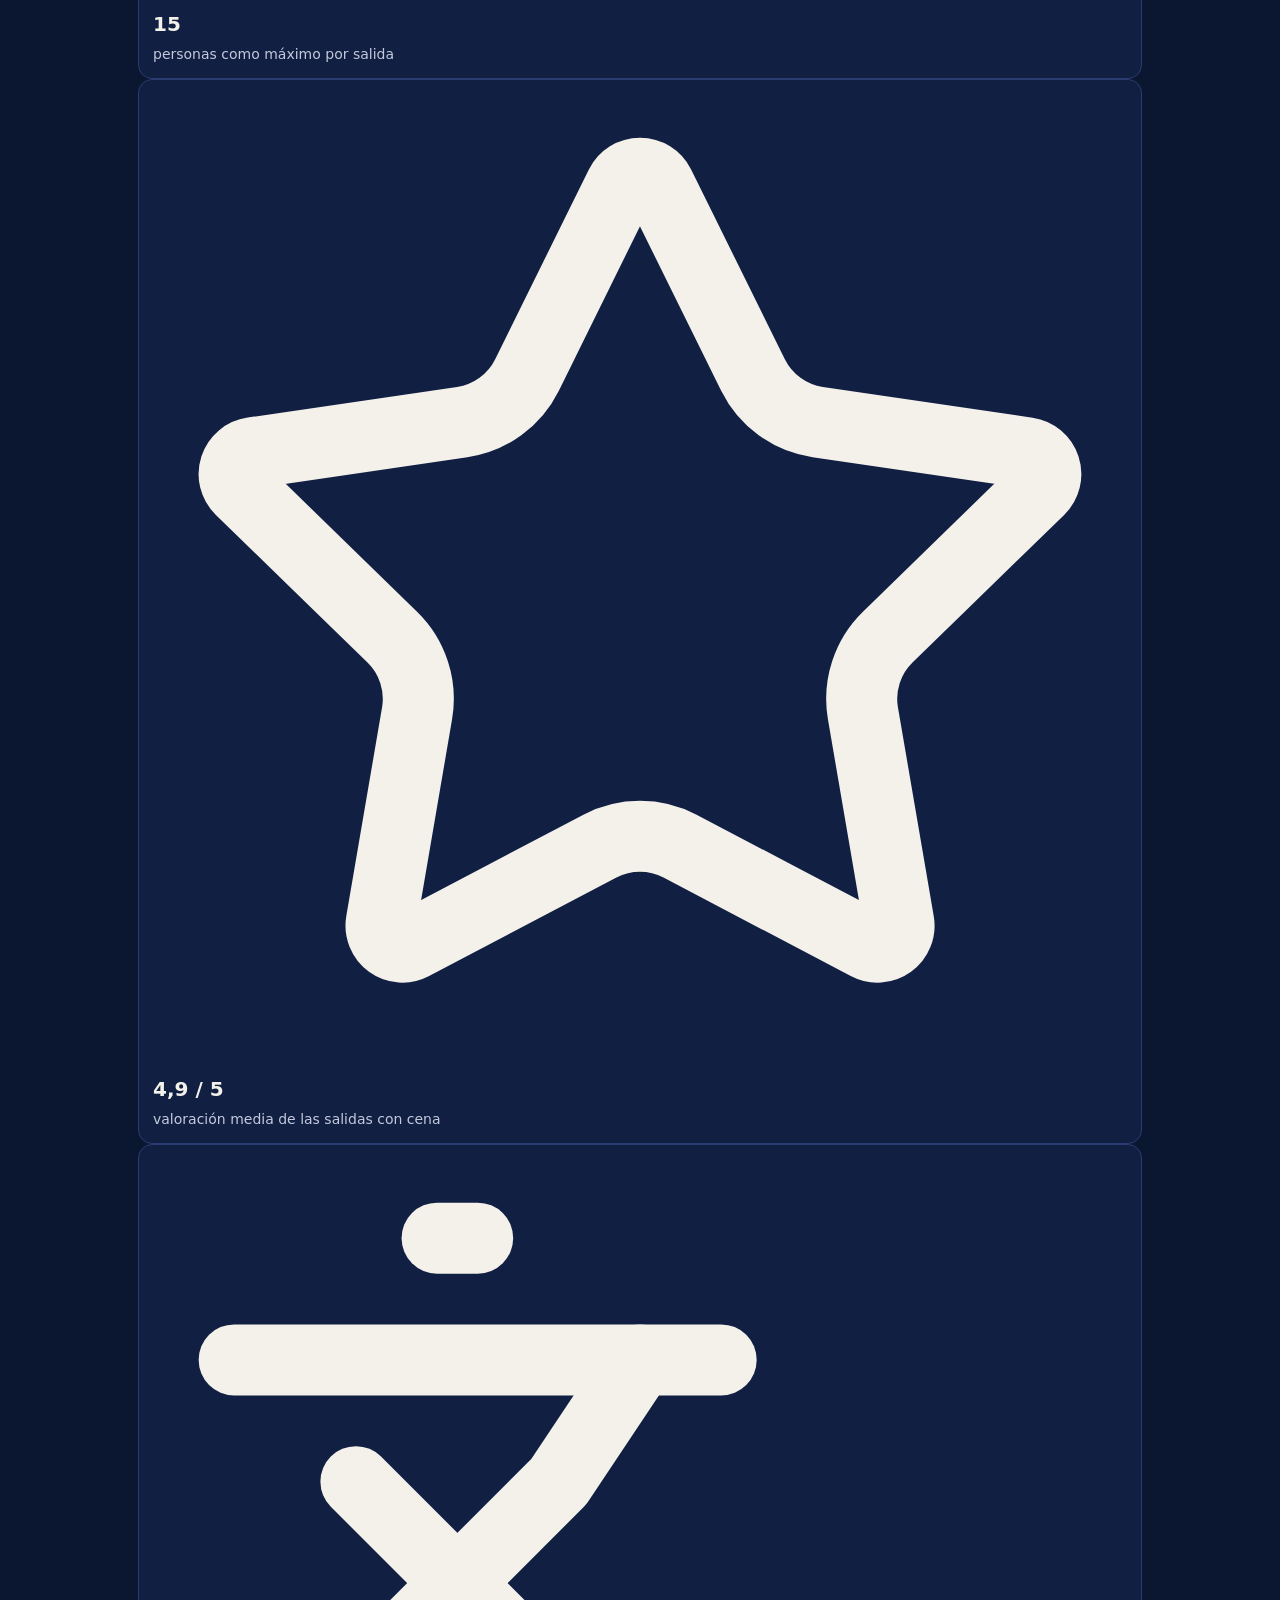
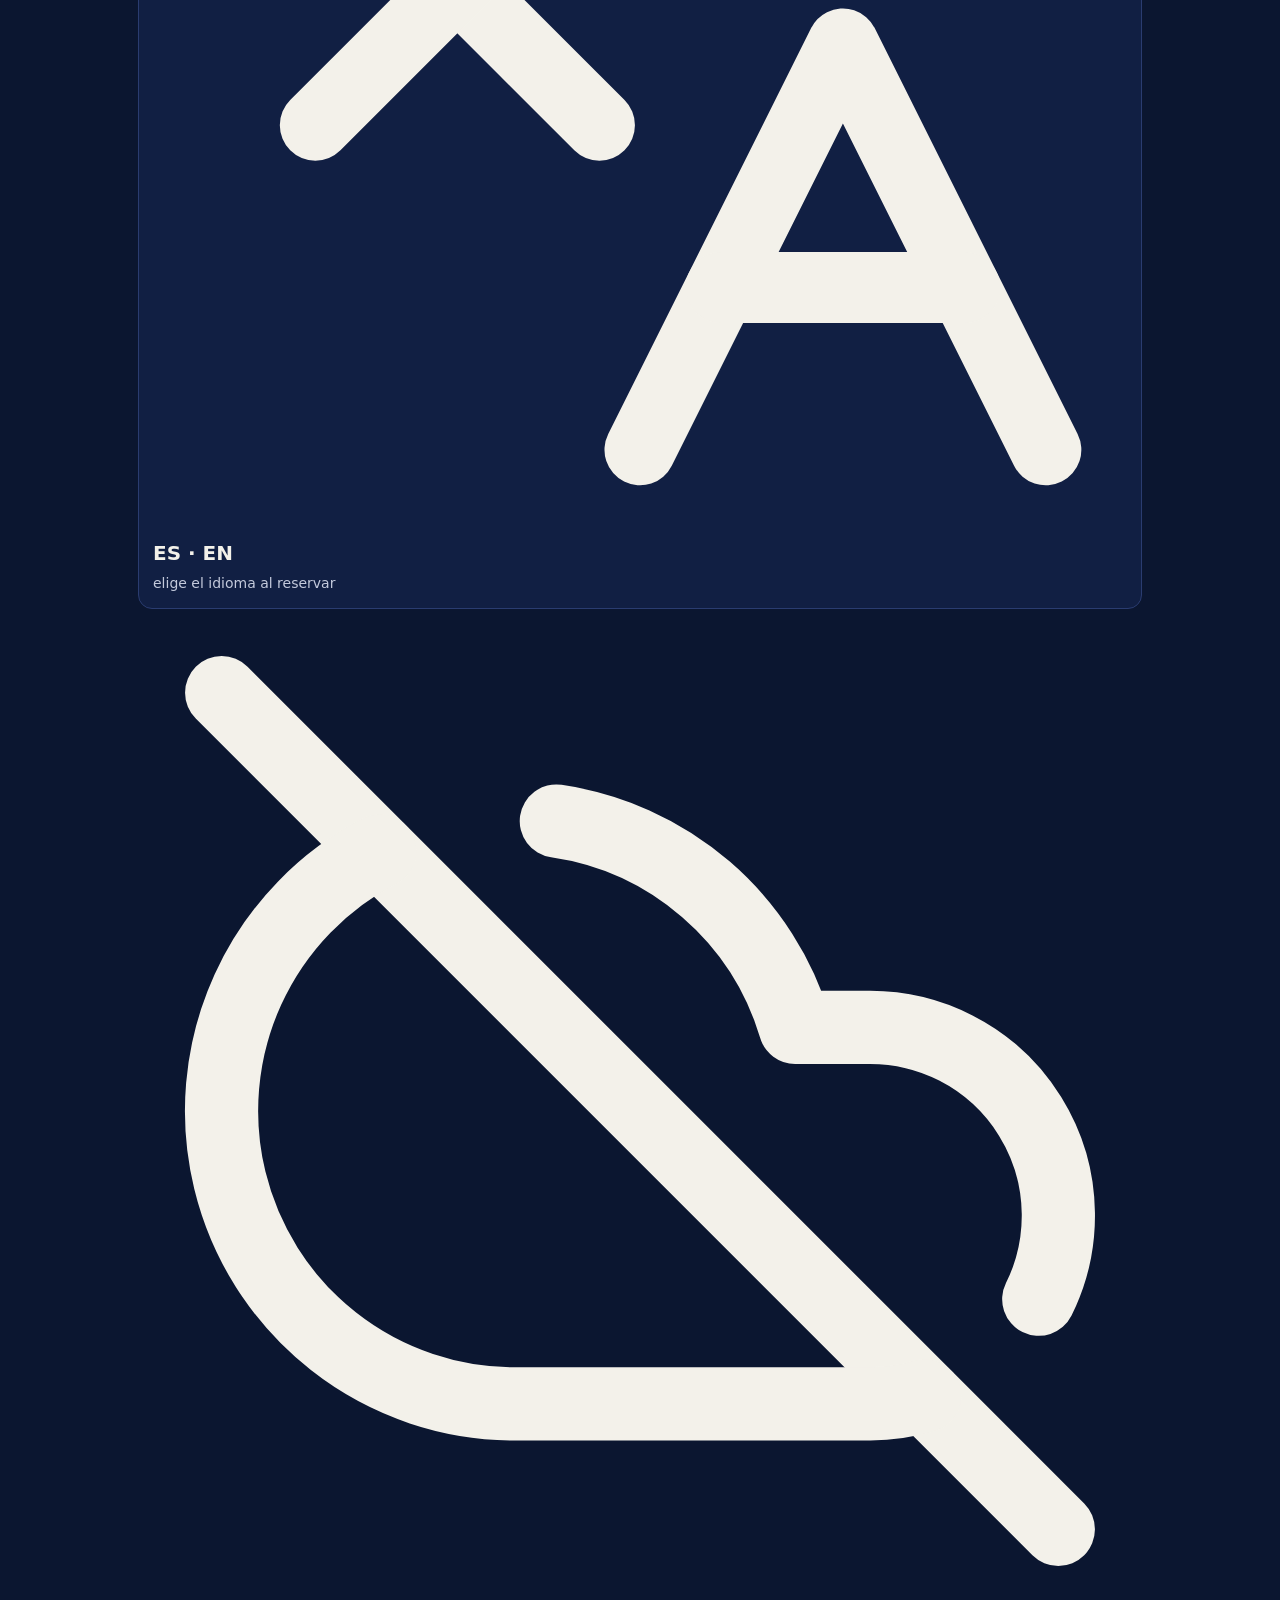
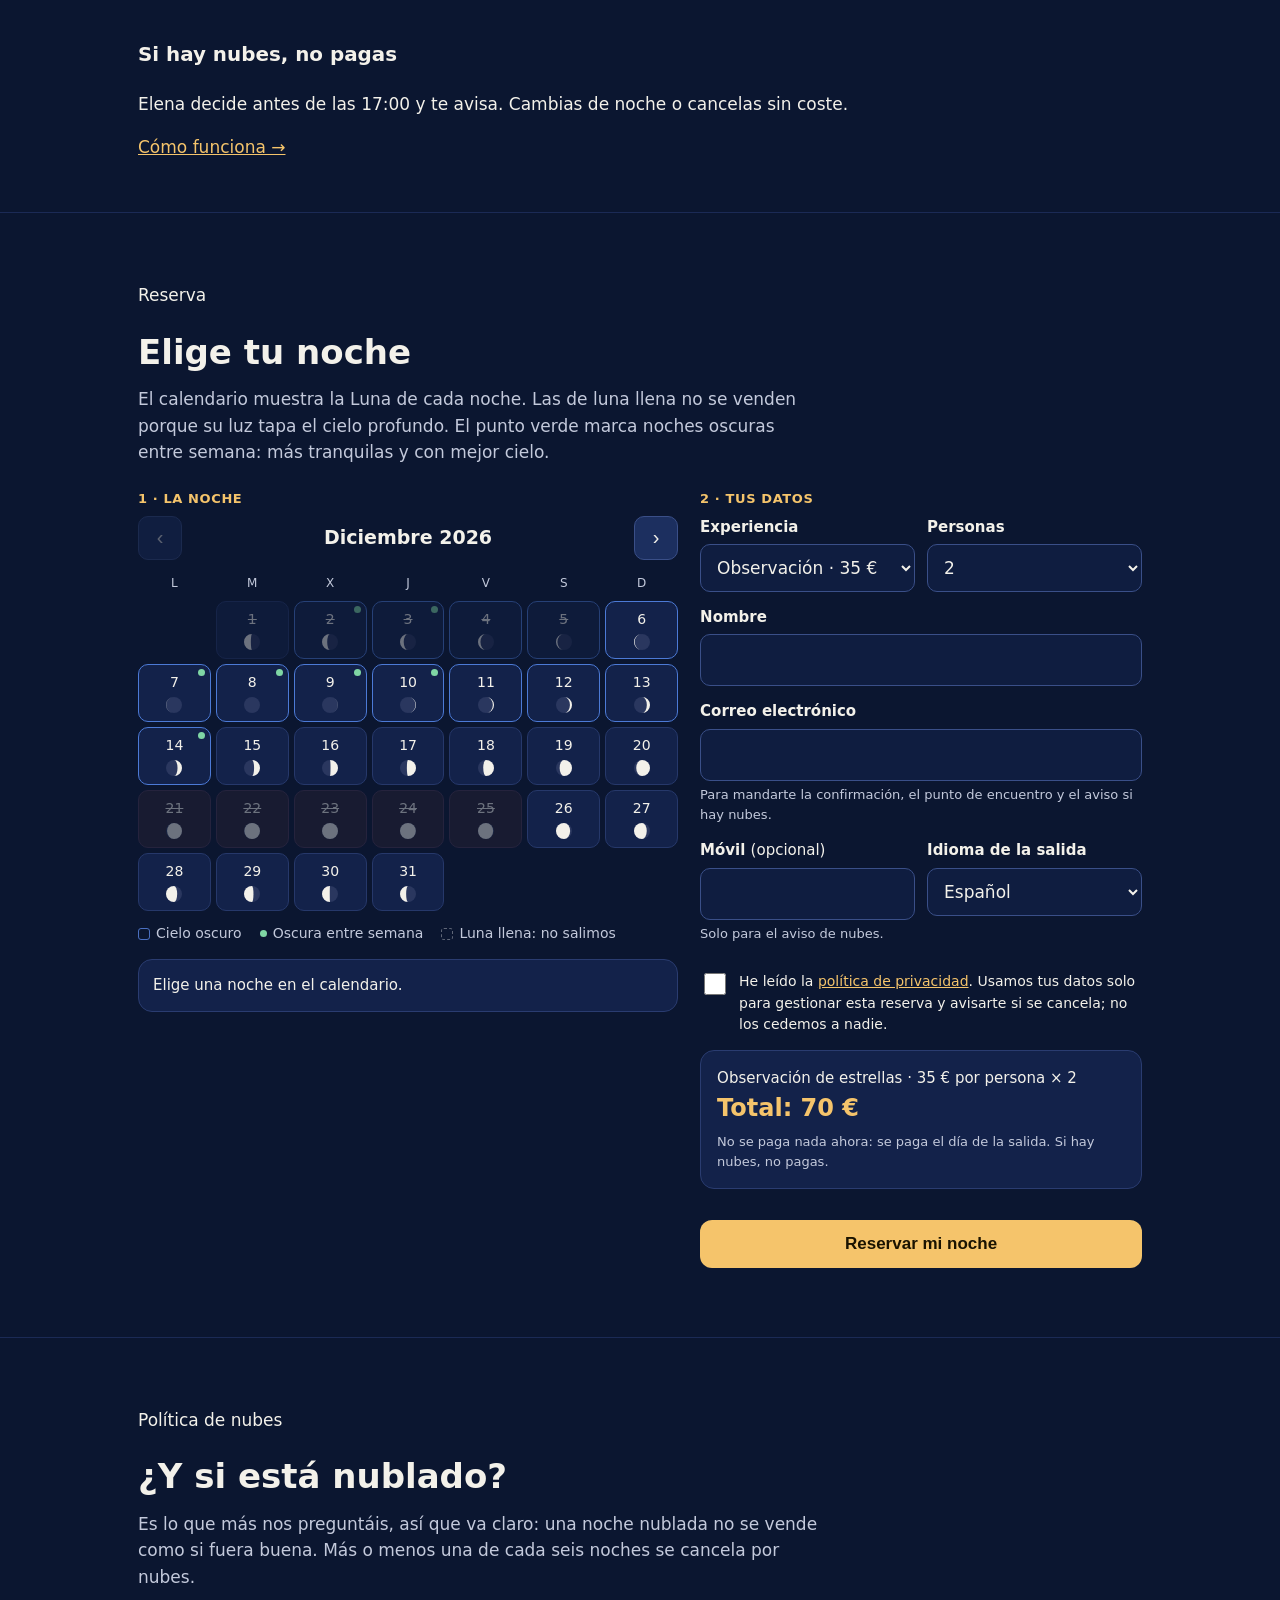
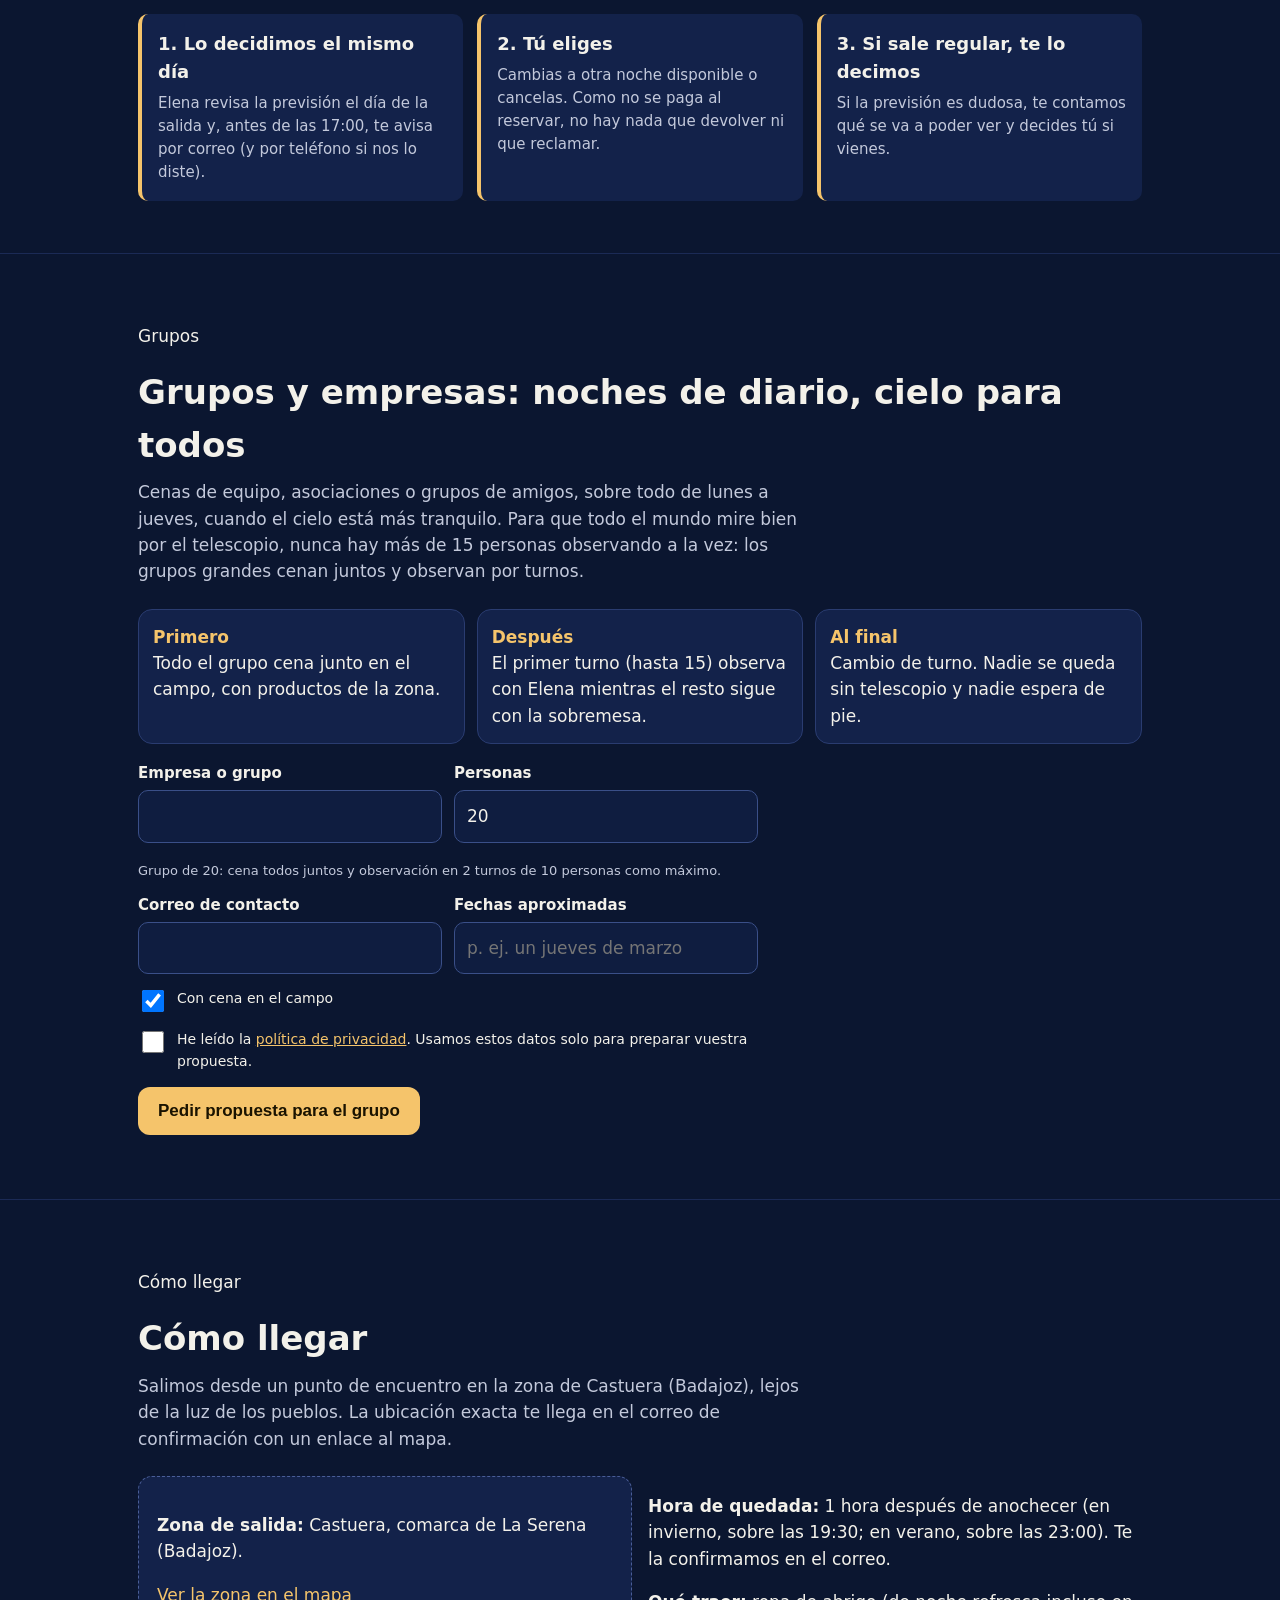
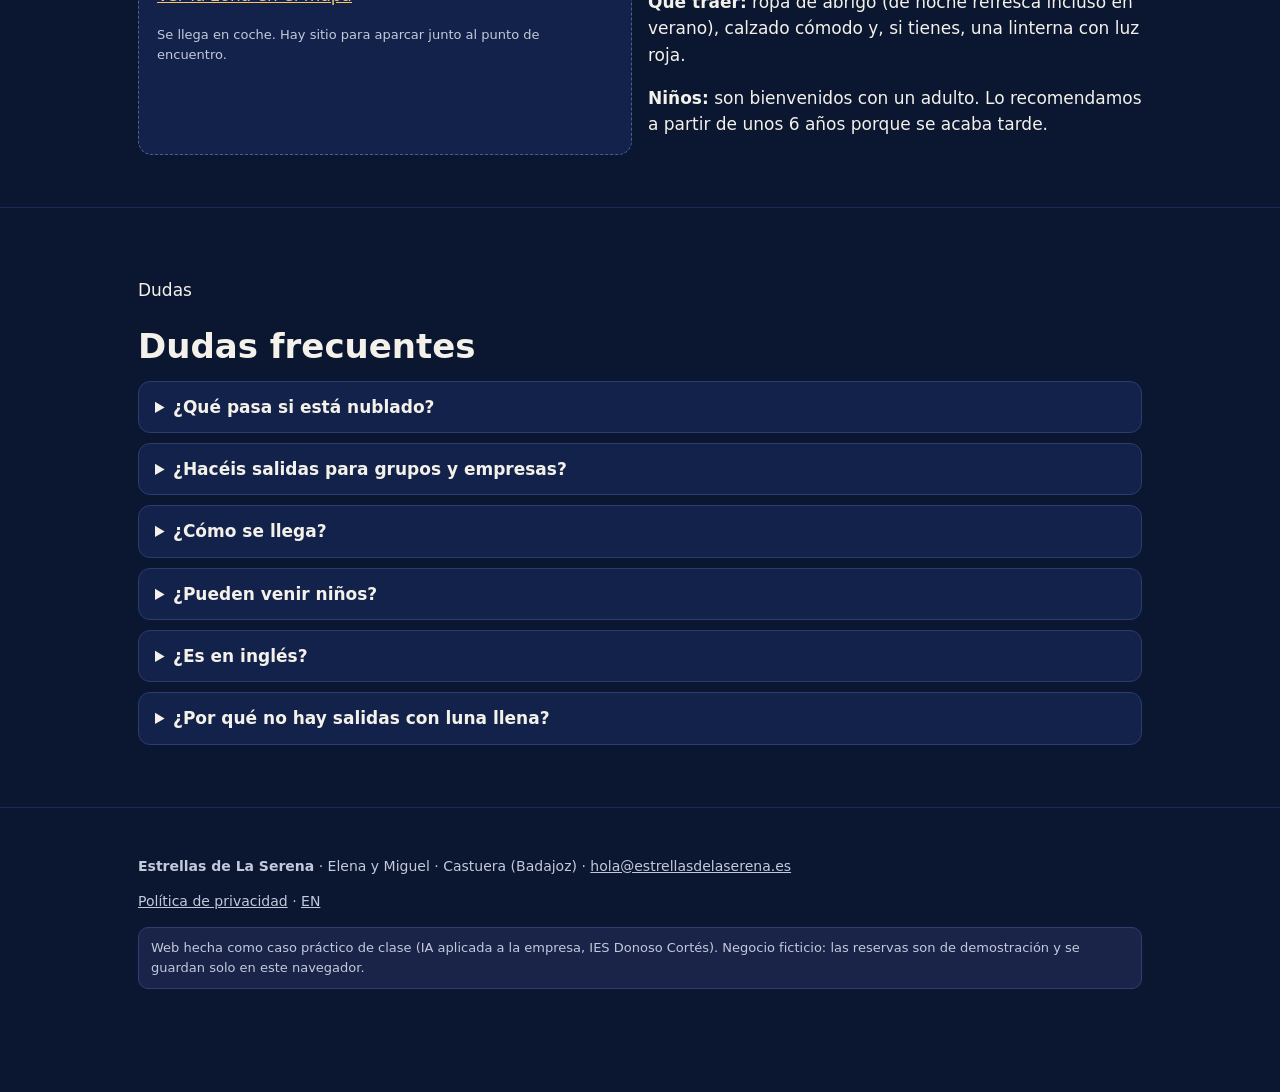
==== commit fc0e9f59: "Rediseño editorial: portada con próximas noches y experiencias en bento" ====
--- a/estrellas-la-serena-web/estrellas-la-serena/index.html
+++ b/estrellas-la-serena-web/estrellas-la-serena/index.html
@@ -5,7 +5,7 @@
 <meta name="viewport" content="width=device-width,initial-scale=1">
 <title>Observación de estrellas en La Serena, Extremadura · Estrellas de La Serena</title>
 <meta name="description" content="Salidas de observación de estrellas en La Serena (Badajoz) en grupos de 15 como máximo, con cena en el campo opcional. Solo noches sin luna llena. Si hay nubes, no pagas.">
-<meta name="theme-color" content="#0b1630">
+<meta name="theme-color" content="#0A0E1A">
 <link rel="canonical" href="https://carlosvf19.github.io/estrellas-la-serena/">
 <link rel="alternate" hreflang="es" href="https://carlosvf19.github.io/estrellas-la-serena/">
 <link rel="alternate" hreflang="en" href="https://carlosvf19.github.io/estrellas-la-serena/en/">
@@ -13,6 +13,9 @@
 <link rel="icon" href="data:image/svg+xml,%3Csvg xmlns='http://www.w3.org/2000/svg' viewBox='0 0 32 32'%3E%3Crect width='32' height='32' rx='7' fill='%230b1630'/%3E%3Cpath d='M16 5l2.6 7.4L26 15l-7.4 2.6L16 25l-2.6-7.4L6 15l7.4-2.6z' fill='%23f5c46b'/%3E%3C/svg%3E">
 <meta property="og:title" content="Estrellas de La Serena · Observación de estrellas en Extremadura">
 <meta property="og:description" content="Grupos pequeños, noches sin luna llena y cena con productores de la zona. Si hay nubes, no salimos y no pagas.">
+<link rel="preconnect" href="https://fonts.googleapis.com">
+<link rel="preconnect" href="https://fonts.gstatic.com" crossorigin>
+<link rel="stylesheet" href="https://fonts.googleapis.com/css2?family=Instrument+Serif:ital@0;1&amp;family=Inter:wght@400;500;600&amp;family=JetBrains+Mono:wght@500&amp;display=swap">
 <link rel="stylesheet" href="assets/styles.css">
 <script type="application/ld+json">
 {"@context":"https://schema.org","@type":"TouristTrip","name":"Observación de estrellas en La Serena","provider":{"@type":"LocalBusiness","name":"Estrellas de La Serena","address":{"@type":"PostalAddress","addressLocality":"Castuera","addressRegion":"Badajoz","addressCountry":"ES"}},"offers":[{"@type":"Offer","name":"Observación de estrellas","price":"35","priceCurrency":"EUR"},{"@type":"Offer","name":"Observación con cena en el campo","price":"60","priceCurrency":"EUR"},{"@type":"Offer","name":"Ruta guiada","price":"25","priceCurrency":"EUR"}],"availableLanguage":["es","en"]}
@@ -22,7 +25,7 @@
 <a class="skip" href="#reservar">Saltar a la reserva</a>
 <header class="top">
   <div class="wrap">
-    <a class="logo" href="#"><svg viewBox="0 0 32 32" aria-hidden="true"><path d="M16 3l3 8.6L28 15l-9 3.4L16 27l-3-8.6L4 15l9-3.4z" fill="#f5c46b"/></svg>Estrellas de La Serena</a>
+    <a class="logo" href="#"><svg viewBox="0 0 32 32" aria-hidden="true"><path d="M16 3l3 8.6L28 15l-9 3.4L16 27l-3-8.6L4 15l9-3.4z" fill="#F5C46B"/></svg>Estrellas de La Serena</a>
     <nav class="menu" aria-label="Principal">
       <a href="#experiencias">Experiencias</a><a href="#reservar">Calendario</a><a href="#nubes">Si hay nubes</a>
       <a href="#grupos">Grupos</a><a href="#llegar">Cómo llegar</a><a href="#dudas">Dudas</a>
@@ -38,52 +41,61 @@
 <section class="hero" aria-labelledby="h1">
   <svg class="stars" viewBox="0 0 1000 600" preserveAspectRatio="xMidYMid slice" aria-hidden="true"></svg>
   <div class="wrap">
-    <h1 id="h1">Observación de estrellas en La Serena, Extremadura</h1>
-    <p class="lema">Si hay nubes, no salimos. Y no pagas.</p>
-    <p class="sub">Salidas con guía de astronomía en grupos de 15 personas como máximo, solo en noches sin luna llena. Si quieres, con cena en el campo con productos de la zona. En español e inglés.</p>
-    <div class="ctas">
-      <a class="btn" href="#reservar">Ver noches disponibles</a>
-      <a class="btn sec" href="#grupos">Grupos y empresas</a>
-    </div>
-    <div class="datos">
-      <div class="dato"><b>15 personas</b><span>como máximo por salida</span></div>
-      <div class="dato"><b>Desde 35 €</b><span>pagas el día de la salida</span></div>
-      <div class="dato"><b>Español · English</b><span>elige al reservar</span></div>
-      <div class="dato"><b>4,9 de 5</b><span>valoración media de las salidas con cena</span></div>
-    </div>
+    <div>
+      <p class="eyebrow">Castuera · Badajoz · Extremadura</p>
+      <h1 id="h1">Observación de estrellas en <em>La Serena</em></h1>
+      <p class="lema">Si hay nubes, no salimos. Y no pagas.</p>
+      <p class="sub">Grupos de 15 personas como máximo, solo en noches sin luna llena y, si quieres, con cena en el campo con productos de la zona. En español e inglés.</p>
+      <div class="ctas">
+        <a class="btn" href="#reservar">Ver noches disponibles <svg class="flecha" viewBox="0 0 24 24" fill="none" stroke="currentColor" stroke-width="2" stroke-linecap="round" stroke-linejoin="round" aria-hidden="true"><path d="M5 12h14"/><path d="m12 5 7 7-7 7"/></svg></a>
+        <a class="btn sec" href="#grupos">Grupos y empresas</a>
+      </div>
+    </div>
+    <aside class="noches" aria-labelledby="noches-tit">
+      <div class="noches-cab"><h2 id="noches-tit" class="eyebrow" style="margin:0">Próximas noches</h2><span>Toca una para reservar</span></div>
+      <div class="noches-hoy" id="noches-hoy"></div>
+      <ul class="noches-lista" id="noches-lista"></ul>
+    </aside>
   </div>
 </section>
 
 <section id="experiencias" aria-labelledby="h-exp">
   <div class="wrap">
-    <h2 id="h-exp">Tres formas de conocer el cielo de La Serena</h2>
-    <p class="intro">Todas con Elena, guía de astronomía, y con grupos pequeños para que todo el mundo mire por el telescopio sin prisas.</p>
-    <div class="cards">
-      <article class="card">
+    <p class="eyebrow">Experiencias</p>
+    <h2 id="h-exp">Tres formas de mirar el mismo cielo</h2>
+    <p class="intro">Todas con Elena, guía de astronomía, y en grupos pequeños para que todo el mundo mire por el telescopio sin prisas.</p>
+    <div class="bento">
+      <article class="cel grande">
         <span class="etq">La más valorada</span>
         <h3>Observación con cena en el campo</h3>
-        <div class="precio">60 € <small>por persona</small></div>
-        <ul><li>Cena de Miguel con productores de la zona</li><li>Observación a simple vista y con telescopio</li><li>Unas 3 horas</li></ul>
-        <a class="btn" href="#reservar" data-prod="cena">Reservar con cena</a>
+        <p>Miguel prepara la cena con productores de la zona y, al caer la noche, Elena apaga las luces y empieza la observación. Unas 3 horas.</p>
+        <ul><li>Cena con productos de la zona</li><li>Observación a simple vista y con telescopio</li><li>Nunca más de 15 personas</li></ul>
+        <div class="precio">60 €<small>por persona</small></div>
+        <a class="btn" href="#reservar" data-prod="cena">Reservar con cena <svg class="flecha" viewBox="0 0 24 24" fill="none" stroke="currentColor" stroke-width="2" stroke-linecap="round" stroke-linejoin="round" aria-hidden="true"><path d="M5 12h14"/><path d="m12 5 7 7-7 7"/></svg></a>
       </article>
-      <article class="card">
+      <article class="cel ancha">
         <h3>Observación de estrellas</h3>
-        <div class="precio">35 € <small>por persona</small></div>
-        <ul><li>Constelaciones, planetas y Vía Láctea</li><li>Telescopio y puntero láser</li><li>Unas 2 horas</li></ul>
-        <a class="btn" href="#reservar" data-prod="obs">Reservar observación</a>
+        <p>Constelaciones, planetas y Vía Láctea a simple vista y con telescopio. Unas 2 horas.</p>
+        <div class="precio">35 €<small>por persona</small></div>
+        <a class="btn sec peq" href="#reservar" data-prod="obs">Reservar <svg class="flecha" viewBox="0 0 24 24" fill="none" stroke="currentColor" stroke-width="2" stroke-linecap="round" stroke-linejoin="round" aria-hidden="true"><path d="M5 12h14"/><path d="m12 5 7 7-7 7"/></svg></a>
       </article>
-      <article class="card">
-        <h3>Ruta guiada al atardecer</h3>
-        <div class="precio">25 € <small>por persona</small></div>
-        <ul><li>Paseo por la dehesa y la sierra</li><li>Acaba con las primeras estrellas</li><li>Apta para familias</li></ul>
-        <a class="btn" href="#reservar" data-prod="ruta">Reservar ruta</a>
+      <article class="cel">
+        <h3>Ruta al atardecer</h3>
+        <p>Paseo por la dehesa que acaba con las primeras estrellas. Apta para familias.</p>
+        <div class="precio">25 €<small>por persona</small></div>
+        <a class="btn sec peq" href="#reservar" data-prod="ruta">Reservar <svg class="flecha" viewBox="0 0 24 24" fill="none" stroke="currentColor" stroke-width="2" stroke-linecap="round" stroke-linejoin="round" aria-hidden="true"><path d="M5 12h14"/><path d="m12 5 7 7-7 7"/></svg></a>
       </article>
+      <div class="cel dato"><svg class="ico" viewBox="0 0 24 24" fill="none" stroke="currentColor" stroke-width="1.75" stroke-linecap="round" stroke-linejoin="round" aria-hidden="true"><path d="M16 21v-2a4 4 0 0 0-4-4H6a4 4 0 0 0-4 4v2"/><circle cx="9" cy="7" r="4"/><path d="M22 21v-2a4 4 0 0 0-3-3.87"/><path d="M16 3.13a4 4 0 0 1 0 7.75"/></svg><b>15</b><span>personas como máximo por salida</span></div>
+      <div class="cel dato"><svg class="ico" viewBox="0 0 24 24" fill="none" stroke="currentColor" stroke-width="1.75" stroke-linecap="round" stroke-linejoin="round" aria-hidden="true"><path d="M11.525 2.295a.53.53 0 0 1 .95 0l2.31 4.679a2.123 2.123 0 0 0 1.595 1.16l5.166.756a.53.53 0 0 1 .294.904l-3.736 3.638a2.123 2.123 0 0 0-.611 1.878l.882 5.14a.53.53 0 0 1-.771.56l-4.618-2.428a2.122 2.122 0 0 0-1.973 0L6.396 21.01a.53.53 0 0 1-.77-.56l.881-5.139a2.122 2.122 0 0 0-.611-1.879L2.16 9.795a.53.53 0 0 1 .294-.906l5.165-.755a2.122 2.122 0 0 0 1.597-1.16z"/></svg><b>4,9 / 5</b><span>valoración media de las salidas con cena</span></div>
+      <div class="cel dato"><svg class="ico" viewBox="0 0 24 24" fill="none" stroke="currentColor" stroke-width="1.75" stroke-linecap="round" stroke-linejoin="round" aria-hidden="true"><path d="m5 8 6 6"/><path d="m4 14 6-6 2-3"/><path d="M2 5h12"/><path d="M7 2h1"/><path d="m22 22-5-10-5 10"/><path d="M14 18h6"/></svg><b>ES · EN</b><span>elige el idioma al reservar</span></div>
+      <div class="cel ancha"><svg class="ico" viewBox="0 0 24 24" fill="none" stroke="currentColor" stroke-width="1.75" stroke-linecap="round" stroke-linejoin="round" aria-hidden="true"><path d="m2 2 20 20"/><path d="M5.782 5.782A7 7 0 0 0 9 19h8.5a4.5 4.5 0 0 0 1.307-.193"/><path d="M21.532 16.5A4.5 4.5 0 0 0 17.5 10h-1.79A7.008 7.008 0 0 0 10 5.07"/></svg><h3>Si hay nubes, no pagas</h3><p>Elena decide antes de las 17:00 y te avisa. Cambias de noche o cancelas sin coste.</p><a href="#nubes">Cómo funciona →</a></div>
     </div>
   </div>
 </section>
 
 <section id="reservar" aria-labelledby="h-res">
   <div class="wrap">
+    <p class="eyebrow">Reserva</p>
     <h2 id="h-res">Elige tu noche</h2>
     <p class="intro">El calendario muestra la Luna de cada noche. Las de luna llena no se venden porque su luz tapa el cielo profundo. El punto verde marca noches oscuras entre semana: más tranquilas y con mejor cielo.</p>
     <div id="paso-reserva" class="reserva">
@@ -96,9 +108,9 @@
         </div>
         <div class="cal" id="cal"></div>
         <ul class="leyenda">
-          <li><span class="pt" style="border:2px solid #4c7ad6"></span>Cielo oscuro</li>
-          <li><span class="pt" style="background:#7fd6a4;border-radius:50%"></span>Oscura entre semana</li>
-          <li><span class="pt" style="background:#2a2433;border:1px solid #4a3550"></span>Luna llena: no salimos</li>
+          <li><span class="pt" style="border:1px solid rgba(91,134,229,.8)"></span>Cielo oscuro</li>
+          <li><span class="pt" style="background:#7FD6A4;border-radius:50%;width:7px;height:7px"></span>Oscura entre semana</li>
+          <li><span class="pt" style="border:1px dashed rgba(255,255,255,.35)"></span>Luna llena: no salimos</li>
         </ul>
         <div class="info-dia" id="info-dia" aria-live="polite"></div>
         <p class="error" id="err-fecha" aria-live="polite"></p>
@@ -157,6 +169,7 @@
 
 <section id="nubes" aria-labelledby="h-nubes">
   <div class="wrap">
+    <p class="eyebrow">Política de nubes</p>
     <h2 id="h-nubes">¿Y si está nublado?</h2>
     <p class="intro">Es lo que más nos preguntáis, así que va claro: una noche nublada no se vende como si fuera buena. Más o menos una de cada seis noches se cancela por nubes.</p>
     <div class="nubes">
@@ -169,6 +182,7 @@
 
 <section id="grupos" aria-labelledby="h-grupos">
   <div class="wrap">
+    <p class="eyebrow">Grupos</p>
     <h2 id="h-grupos">Grupos y empresas: noches de diario, cielo para todos</h2>
     <p class="intro">Cenas de equipo, asociaciones o grupos de amigos, sobre todo de lunes a jueves, cuando el cielo está más tranquilo. Para que todo el mundo mire bien por el telescopio, nunca hay más de 15 personas observando a la vez: los grupos grandes cenan juntos y observan por turnos.</p>
     <div class="turnos">
@@ -196,6 +210,7 @@
 
 <section id="llegar" aria-labelledby="h-llegar">
   <div class="wrap">
+    <p class="eyebrow">Cómo llegar</p>
     <h2 id="h-llegar">Cómo llegar</h2>
     <p class="intro">Salimos desde un punto de encuentro en la zona de Castuera (Badajoz), lejos de la luz de los pueblos. La ubicación exacta te llega en el correo de confirmación con un enlace al mapa.</p>
     <div class="llegar">
@@ -215,6 +230,7 @@
 
 <section id="dudas" aria-labelledby="h-dudas">
   <div class="wrap">
+    <p class="eyebrow">Dudas</p>
     <h2 id="h-dudas">Dudas frecuentes</h2>
     <details><summary>¿Qué pasa si está nublado?</summary><p>No salimos. Te avisamos antes de las 17:00 del mismo día y eliges otra noche o cancelas sin pagar nada.</p></details>
     <details><summary>¿Hacéis salidas para grupos y empresas?</summary><p>Sí. Hasta 15 personas observan a la vez; los grupos grandes cenan juntos y observan por turnos. <a href="#grupos">Pide propuesta</a>.</p></details>
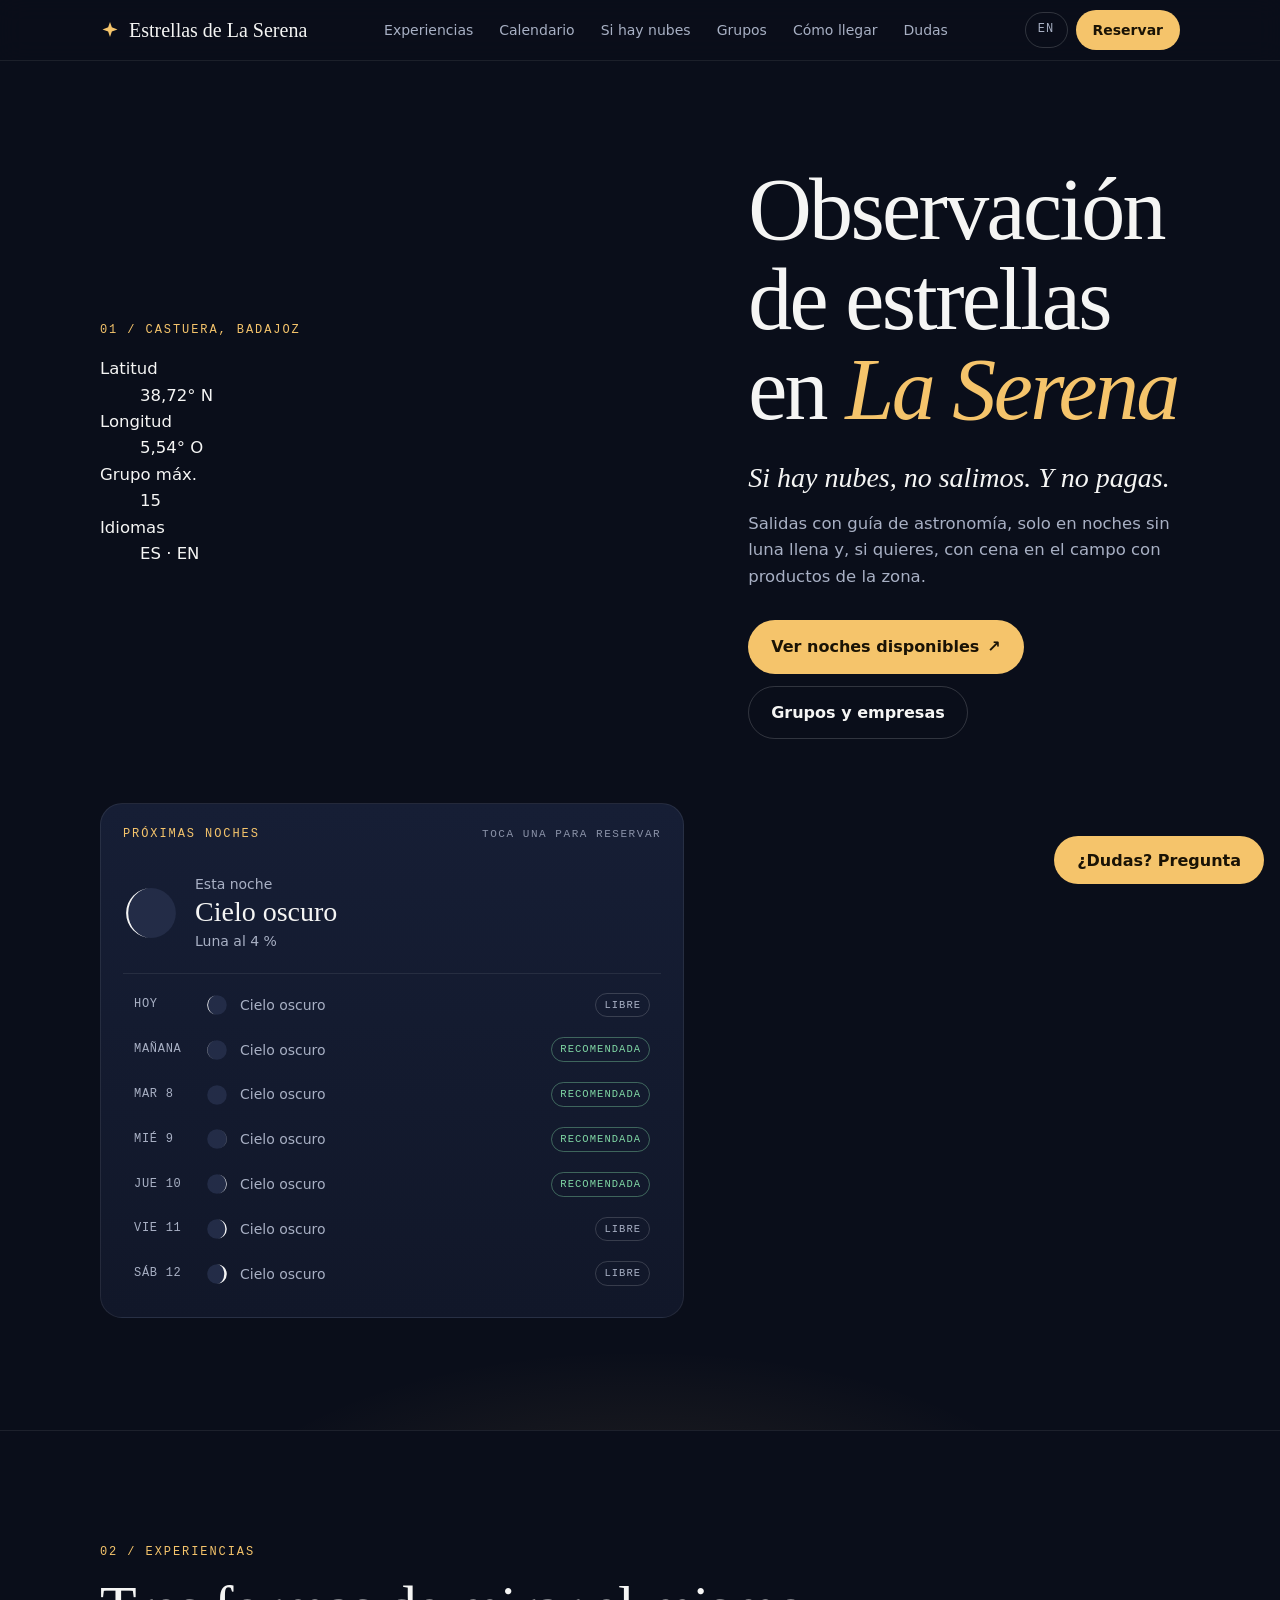
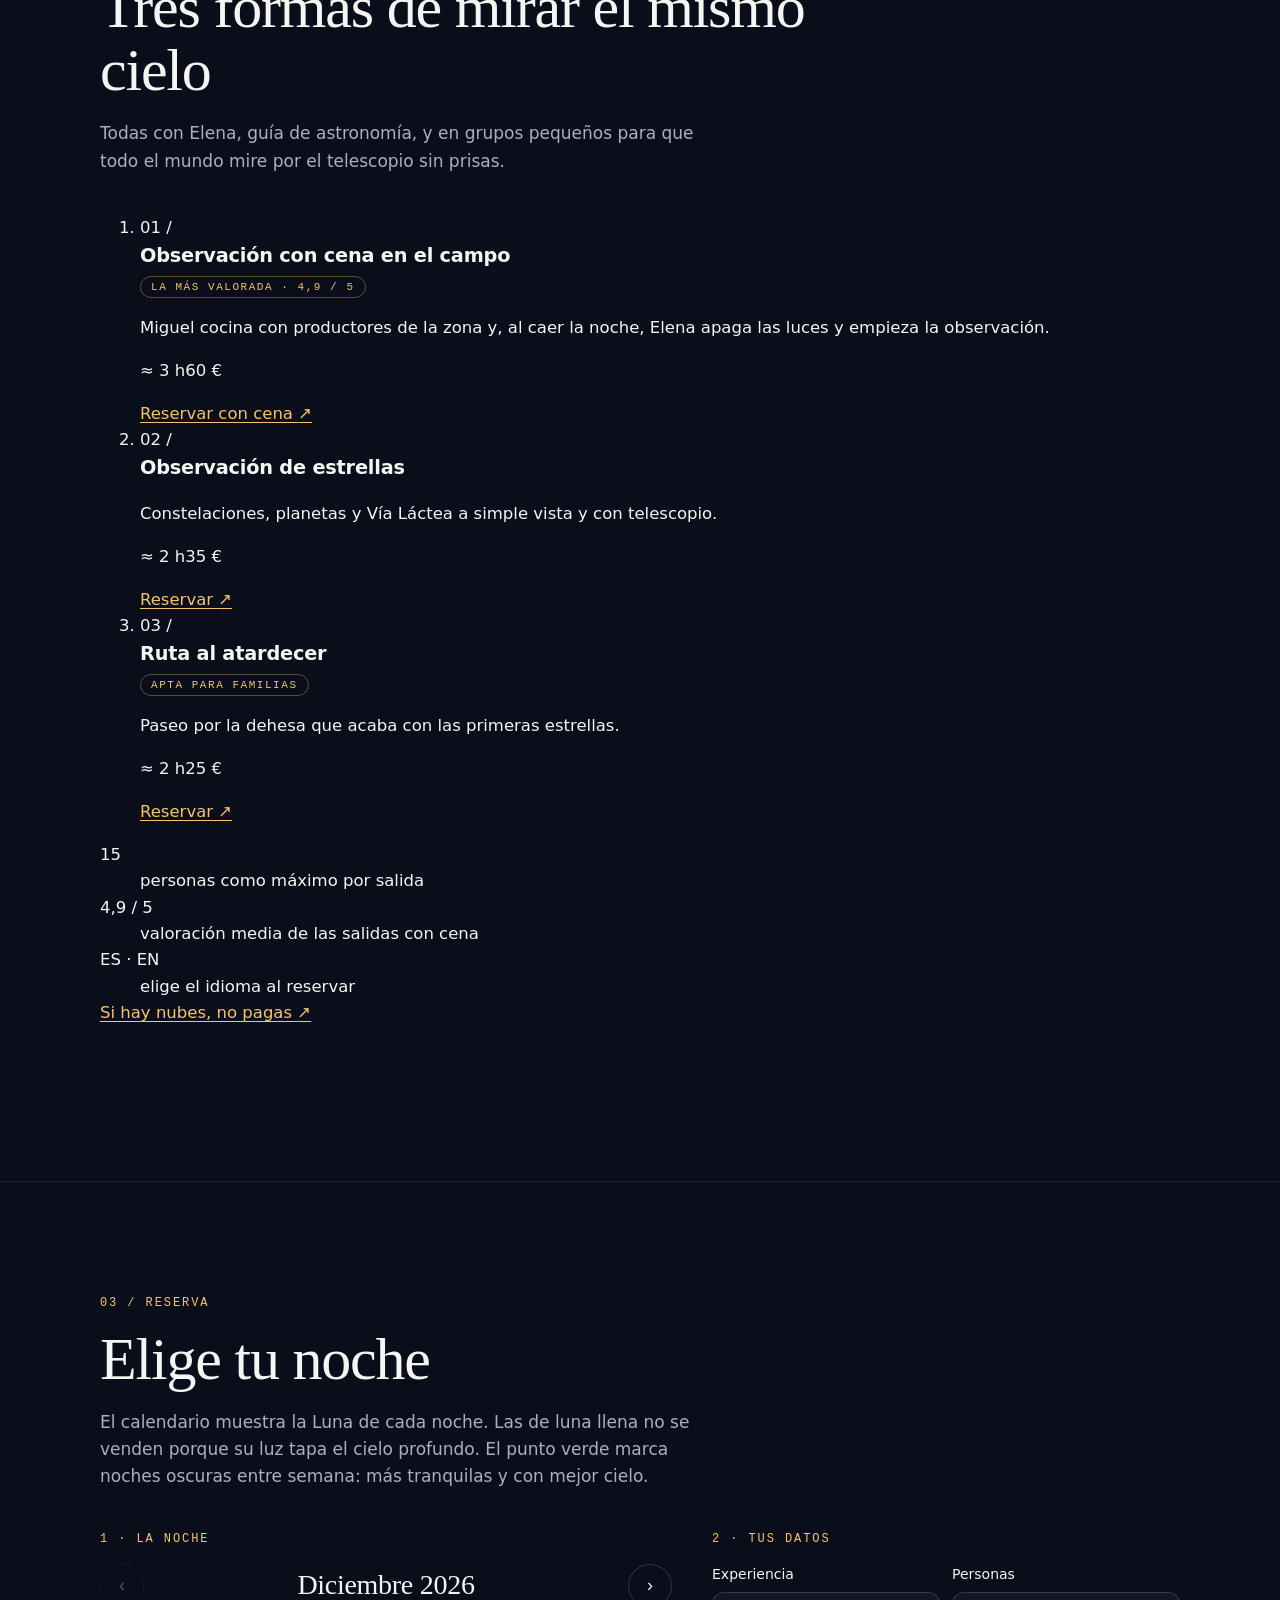
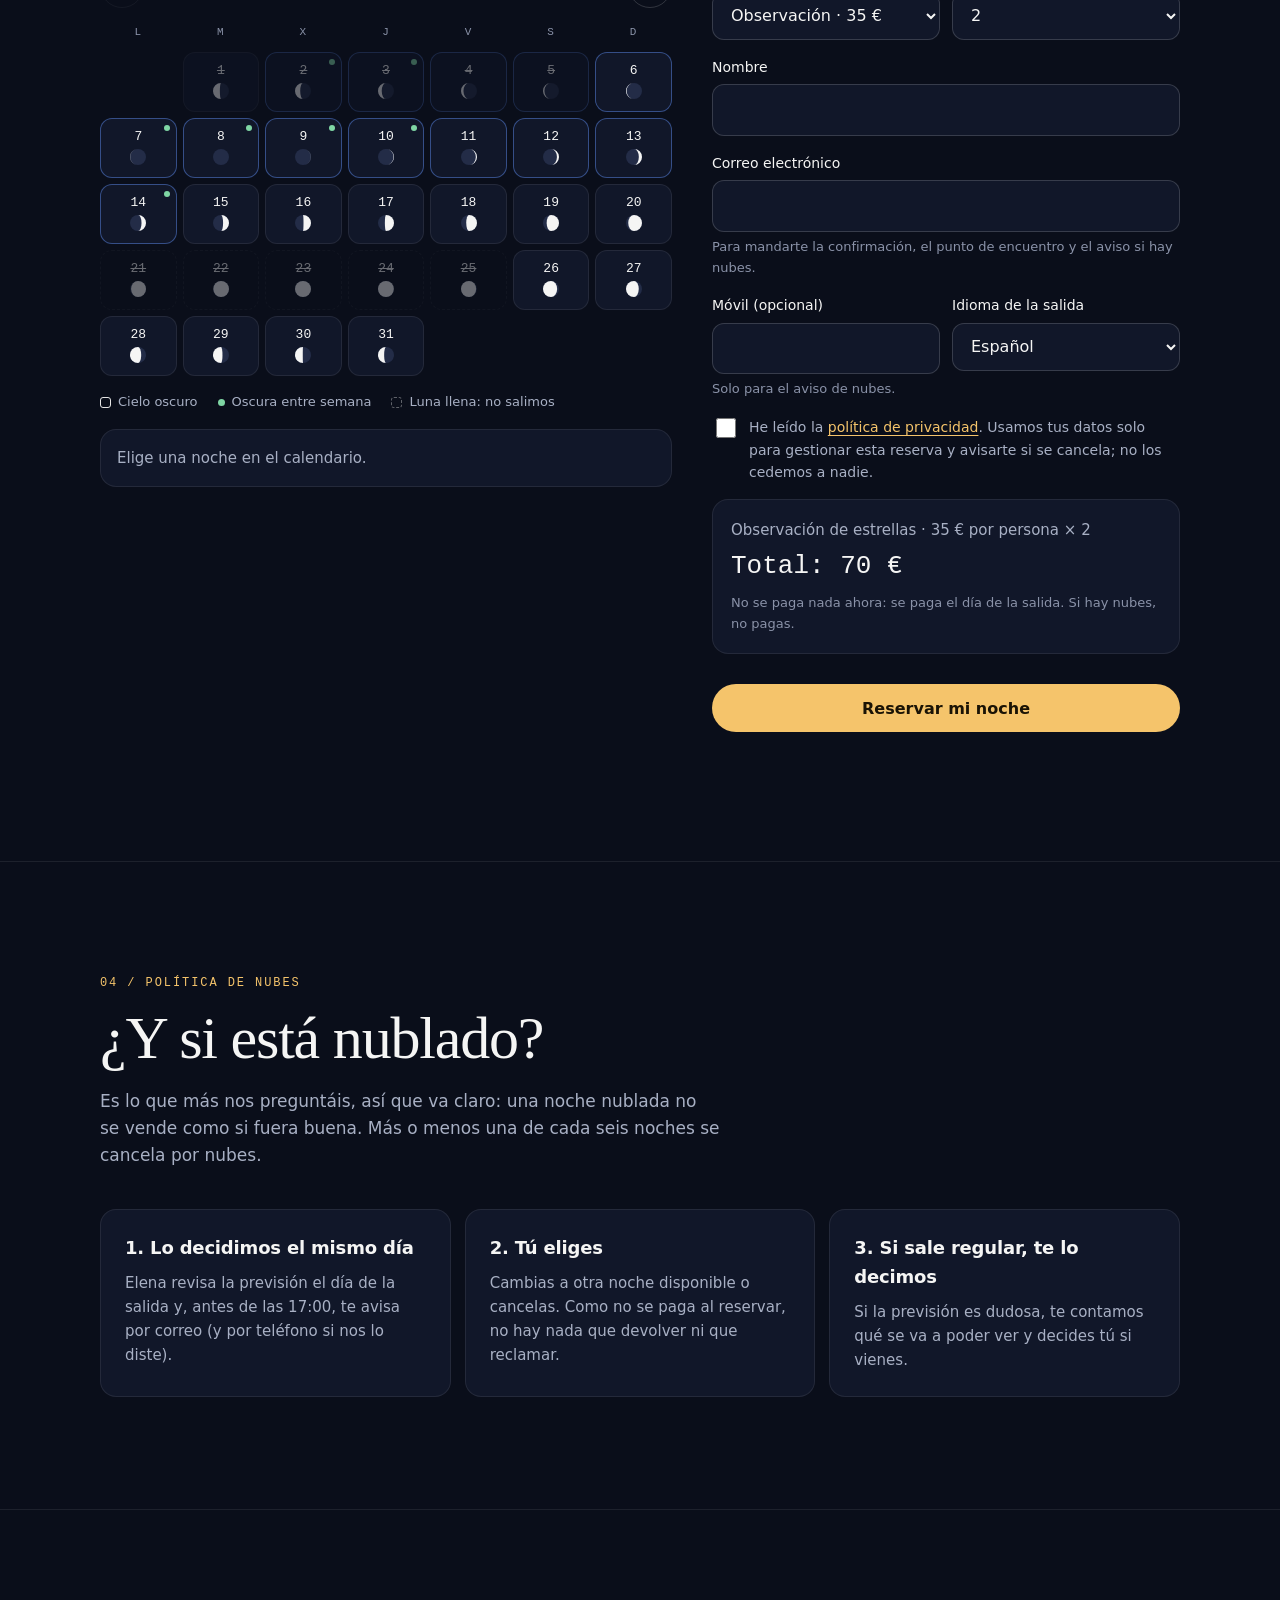
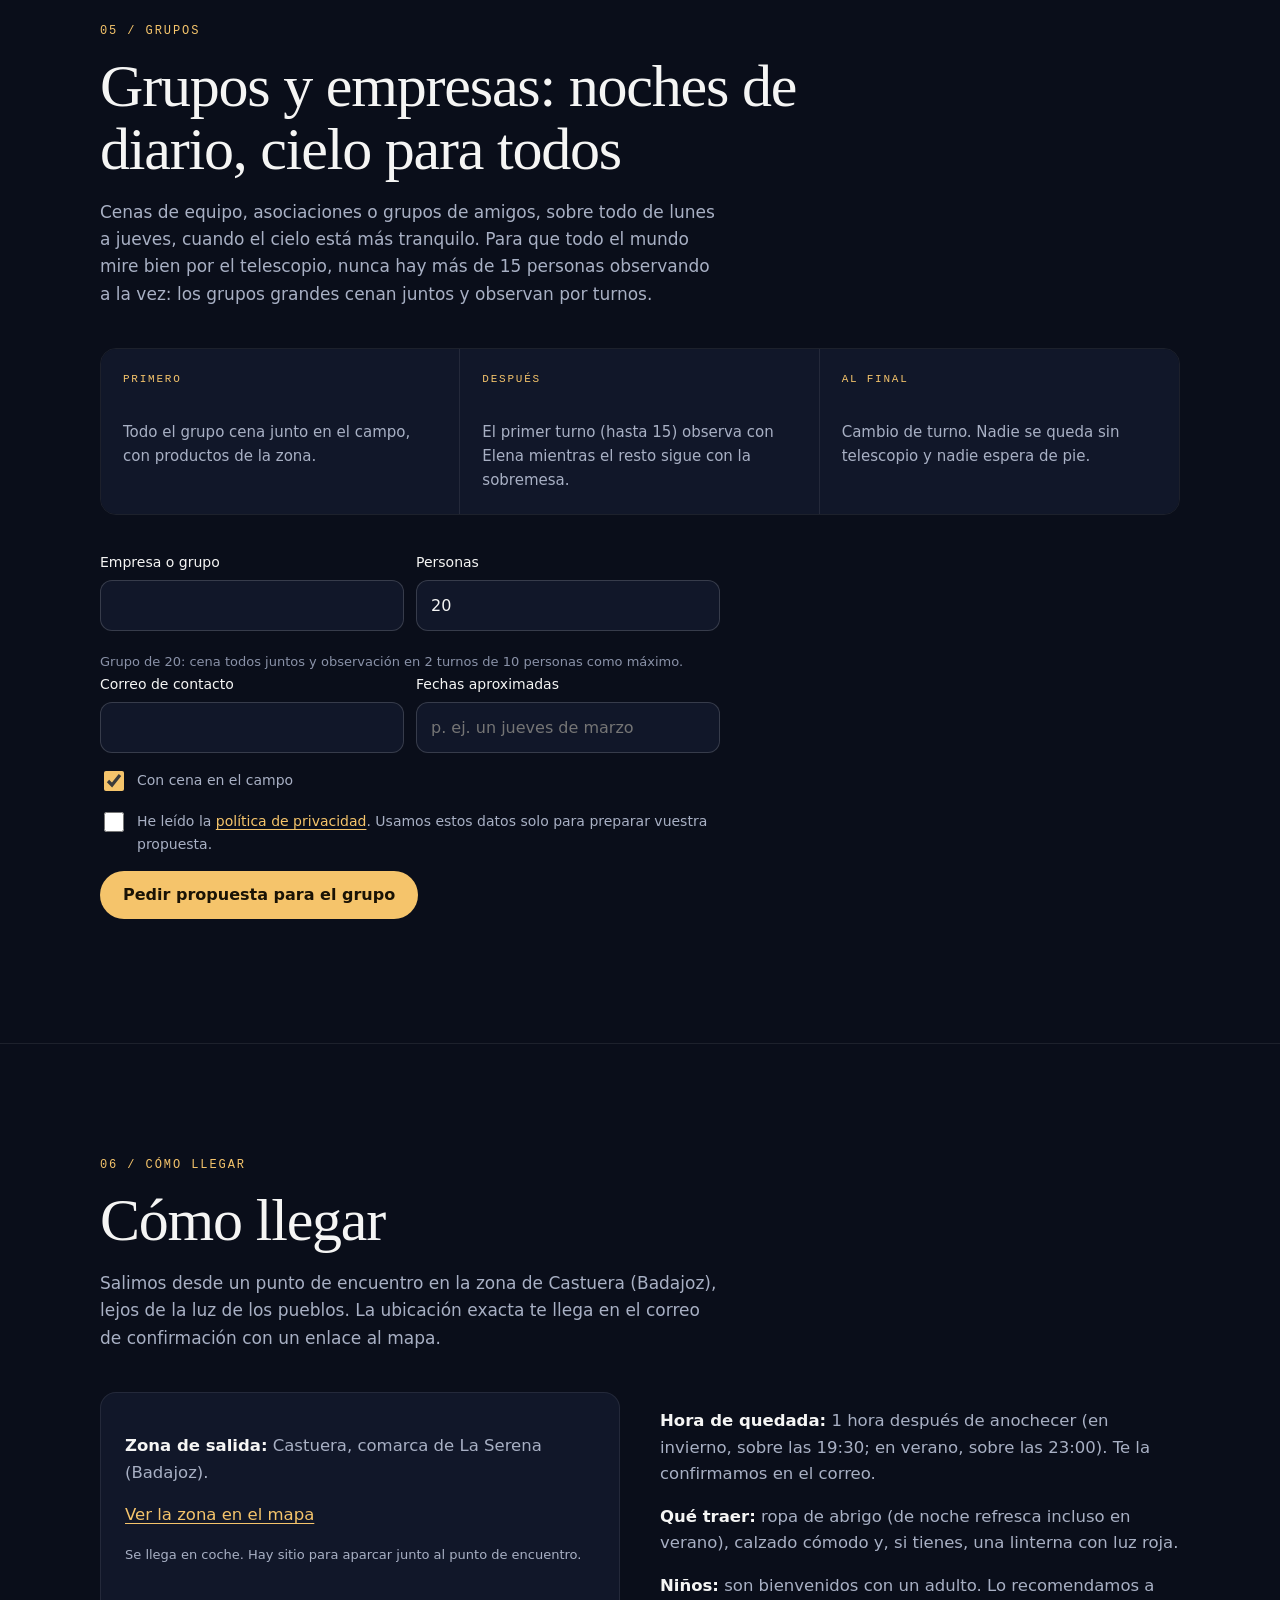
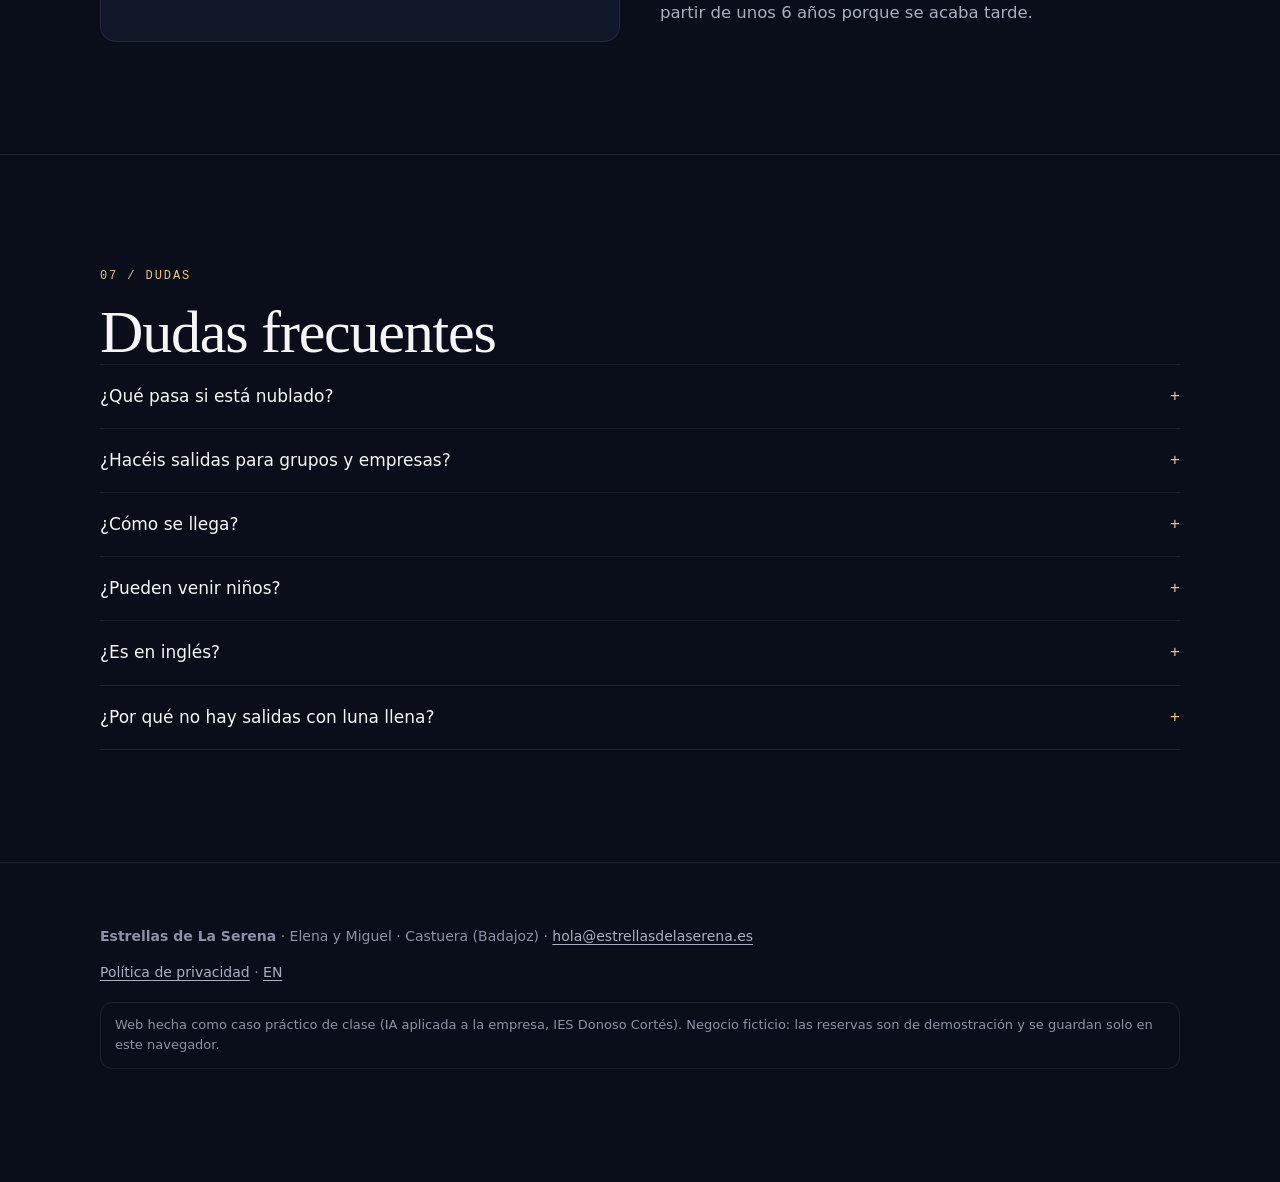
==== commit 54031870: "Rediseño de autor: retícula editorial, Fraunces y lista de experiencias" ====
--- a/estrellas-la-serena-web/estrellas-la-serena/index.html
+++ b/estrellas-la-serena-web/estrellas-la-serena/index.html
@@ -5,7 +5,7 @@
 <meta name="viewport" content="width=device-width,initial-scale=1">
 <title>Observación de estrellas en La Serena, Extremadura · Estrellas de La Serena</title>
 <meta name="description" content="Salidas de observación de estrellas en La Serena (Badajoz) en grupos de 15 como máximo, con cena en el campo opcional. Solo noches sin luna llena. Si hay nubes, no pagas.">
-<meta name="theme-color" content="#0A0E1A">
+<meta name="theme-color" content="#111111">
 <link rel="canonical" href="https://carlosvf19.github.io/estrellas-la-serena/">
 <link rel="alternate" hreflang="es" href="https://carlosvf19.github.io/estrellas-la-serena/">
 <link rel="alternate" hreflang="en" href="https://carlosvf19.github.io/estrellas-la-serena/en/">
@@ -15,7 +15,7 @@
 <meta property="og:description" content="Grupos pequeños, noches sin luna llena y cena con productores de la zona. Si hay nubes, no salimos y no pagas.">
 <link rel="preconnect" href="https://fonts.googleapis.com">
 <link rel="preconnect" href="https://fonts.gstatic.com" crossorigin>
-<link rel="stylesheet" href="https://fonts.googleapis.com/css2?family=Instrument+Serif:ital@0;1&amp;family=Inter:wght@400;500;600&amp;family=JetBrains+Mono:wght@500&amp;display=swap">
+<link rel="stylesheet" href="https://fonts.googleapis.com/css2?family=Fraunces:ital,opsz,wght@0,9..144,300;0,9..144,500;1,9..144,300&amp;family=Archivo:wght@400;500;600&amp;family=IBM+Plex+Mono:wght@400;500&amp;display=swap">
 <link rel="stylesheet" href="assets/styles.css">
 <script type="application/ld+json">
 {"@context":"https://schema.org","@type":"TouristTrip","name":"Observación de estrellas en La Serena","provider":{"@type":"LocalBusiness","name":"Estrellas de La Serena","address":{"@type":"PostalAddress","addressLocality":"Castuera","addressRegion":"Badajoz","addressCountry":"ES"}},"offers":[{"@type":"Offer","name":"Observación de estrellas","price":"35","priceCurrency":"EUR"},{"@type":"Offer","name":"Observación con cena en el campo","price":"60","priceCurrency":"EUR"},{"@type":"Offer","name":"Ruta guiada","price":"25","priceCurrency":"EUR"}],"availableLanguage":["es","en"]}
@@ -39,20 +39,27 @@
 
 <main>
 <section class="hero" aria-labelledby="h1">
-  <svg class="stars" viewBox="0 0 1000 600" preserveAspectRatio="xMidYMid slice" aria-hidden="true"></svg>
-  <div class="wrap">
-    <div>
-      <p class="eyebrow">Castuera · Badajoz · Extremadura</p>
+  <div class="wrap">
+    <div class="hero-meta">
+      <p class="eyebrow">01 / Castuera, Badajoz</p>
+      <dl class="coords">
+        <div><dt>Latitud</dt><dd>38,72° N</dd></div>
+        <div><dt>Longitud</dt><dd>5,54° O</dd></div>
+        <div><dt>Grupo máx.</dt><dd>15</dd></div>
+        <div><dt>Idiomas</dt><dd>ES · EN</dd></div>
+      </dl>
+    </div>
+    <div class="hero-main">
       <h1 id="h1">Observación de estrellas en <em>La Serena</em></h1>
       <p class="lema">Si hay nubes, no salimos. Y no pagas.</p>
-      <p class="sub">Grupos de 15 personas como máximo, solo en noches sin luna llena y, si quieres, con cena en el campo con productos de la zona. En español e inglés.</p>
+      <p class="sub">Salidas con guía de astronomía, solo en noches sin luna llena y, si quieres, con cena en el campo con productos de la zona.</p>
       <div class="ctas">
-        <a class="btn" href="#reservar">Ver noches disponibles <svg class="flecha" viewBox="0 0 24 24" fill="none" stroke="currentColor" stroke-width="2" stroke-linecap="round" stroke-linejoin="round" aria-hidden="true"><path d="M5 12h14"/><path d="m12 5 7 7-7 7"/></svg></a>
+        <a class="btn" href="#reservar">Ver noches disponibles <span class="fl" aria-hidden="true">↗</span></a>
         <a class="btn sec" href="#grupos">Grupos y empresas</a>
       </div>
     </div>
     <aside class="noches" aria-labelledby="noches-tit">
-      <div class="noches-cab"><h2 id="noches-tit" class="eyebrow" style="margin:0">Próximas noches</h2><span>Toca una para reservar</span></div>
+      <div class="noches-cab"><h2 id="noches-tit" class="eyebrow">Próximas noches</h2><span>Toca una para reservar</span></div>
       <div class="noches-hoy" id="noches-hoy"></div>
       <ul class="noches-lista" id="noches-lista"></ul>
     </aside>
@@ -61,41 +68,39 @@
 
 <section id="experiencias" aria-labelledby="h-exp">
   <div class="wrap">
-    <p class="eyebrow">Experiencias</p>
+    <p class="eyebrow">02 / Experiencias</p>
     <h2 id="h-exp">Tres formas de mirar el mismo cielo</h2>
     <p class="intro">Todas con Elena, guía de astronomía, y en grupos pequeños para que todo el mundo mire por el telescopio sin prisas.</p>
-    <div class="bento">
-      <article class="cel grande">
-        <span class="etq">La más valorada</span>
-        <h3>Observación con cena en el campo</h3>
-        <p>Miguel prepara la cena con productores de la zona y, al caer la noche, Elena apaga las luces y empieza la observación. Unas 3 horas.</p>
-        <ul><li>Cena con productos de la zona</li><li>Observación a simple vista y con telescopio</li><li>Nunca más de 15 personas</li></ul>
-        <div class="precio">60 €<small>por persona</small></div>
-        <a class="btn" href="#reservar" data-prod="cena">Reservar con cena <svg class="flecha" viewBox="0 0 24 24" fill="none" stroke="currentColor" stroke-width="2" stroke-linecap="round" stroke-linejoin="round" aria-hidden="true"><path d="M5 12h14"/><path d="m12 5 7 7-7 7"/></svg></a>
-      </article>
-      <article class="cel ancha">
-        <h3>Observación de estrellas</h3>
-        <p>Constelaciones, planetas y Vía Láctea a simple vista y con telescopio. Unas 2 horas.</p>
-        <div class="precio">35 €<small>por persona</small></div>
-        <a class="btn sec peq" href="#reservar" data-prod="obs">Reservar <svg class="flecha" viewBox="0 0 24 24" fill="none" stroke="currentColor" stroke-width="2" stroke-linecap="round" stroke-linejoin="round" aria-hidden="true"><path d="M5 12h14"/><path d="m12 5 7 7-7 7"/></svg></a>
-      </article>
-      <article class="cel">
-        <h3>Ruta al atardecer</h3>
-        <p>Paseo por la dehesa que acaba con las primeras estrellas. Apta para familias.</p>
-        <div class="precio">25 €<small>por persona</small></div>
-        <a class="btn sec peq" href="#reservar" data-prod="ruta">Reservar <svg class="flecha" viewBox="0 0 24 24" fill="none" stroke="currentColor" stroke-width="2" stroke-linecap="round" stroke-linejoin="round" aria-hidden="true"><path d="M5 12h14"/><path d="m12 5 7 7-7 7"/></svg></a>
-      </article>
-      <div class="cel dato"><svg class="ico" viewBox="0 0 24 24" fill="none" stroke="currentColor" stroke-width="1.75" stroke-linecap="round" stroke-linejoin="round" aria-hidden="true"><path d="M16 21v-2a4 4 0 0 0-4-4H6a4 4 0 0 0-4 4v2"/><circle cx="9" cy="7" r="4"/><path d="M22 21v-2a4 4 0 0 0-3-3.87"/><path d="M16 3.13a4 4 0 0 1 0 7.75"/></svg><b>15</b><span>personas como máximo por salida</span></div>
-      <div class="cel dato"><svg class="ico" viewBox="0 0 24 24" fill="none" stroke="currentColor" stroke-width="1.75" stroke-linecap="round" stroke-linejoin="round" aria-hidden="true"><path d="M11.525 2.295a.53.53 0 0 1 .95 0l2.31 4.679a2.123 2.123 0 0 0 1.595 1.16l5.166.756a.53.53 0 0 1 .294.904l-3.736 3.638a2.123 2.123 0 0 0-.611 1.878l.882 5.14a.53.53 0 0 1-.771.56l-4.618-2.428a2.122 2.122 0 0 0-1.973 0L6.396 21.01a.53.53 0 0 1-.77-.56l.881-5.139a2.122 2.122 0 0 0-.611-1.879L2.16 9.795a.53.53 0 0 1 .294-.906l5.165-.755a2.122 2.122 0 0 0 1.597-1.16z"/></svg><b>4,9 / 5</b><span>valoración media de las salidas con cena</span></div>
-      <div class="cel dato"><svg class="ico" viewBox="0 0 24 24" fill="none" stroke="currentColor" stroke-width="1.75" stroke-linecap="round" stroke-linejoin="round" aria-hidden="true"><path d="m5 8 6 6"/><path d="m4 14 6-6 2-3"/><path d="M2 5h12"/><path d="M7 2h1"/><path d="m22 22-5-10-5 10"/><path d="M14 18h6"/></svg><b>ES · EN</b><span>elige el idioma al reservar</span></div>
-      <div class="cel ancha"><svg class="ico" viewBox="0 0 24 24" fill="none" stroke="currentColor" stroke-width="1.75" stroke-linecap="round" stroke-linejoin="round" aria-hidden="true"><path d="m2 2 20 20"/><path d="M5.782 5.782A7 7 0 0 0 9 19h8.5a4.5 4.5 0 0 0 1.307-.193"/><path d="M21.532 16.5A4.5 4.5 0 0 0 17.5 10h-1.79A7.008 7.008 0 0 0 10 5.07"/></svg><h3>Si hay nubes, no pagas</h3><p>Elena decide antes de las 17:00 y te avisa. Cambias de noche o cancelas sin coste.</p><a href="#nubes">Cómo funciona →</a></div>
-    </div>
+    <ol class="exp">
+        <li class="exp-item">
+          <span class="n">01 /</span>
+          <div class="exp-tit"><h3>Observación con cena en el campo</h3><span class="etq">La más valorada · 4,9 / 5</span></div>
+          <p class="exp-txt">Miguel cocina con productores de la zona y, al caer la noche, Elena apaga las luces y empieza la observación.</p>
+          <p class="exp-meta"><span>≈ 3 h</span><span class="precio">60 €</span></p>
+          <a class="lnk" href="#reservar" data-prod="cena">Reservar con cena <span class="fl" aria-hidden="true">↗</span></a>
+        </li>
+        <li class="exp-item">
+          <span class="n">02 /</span>
+          <div class="exp-tit"><h3>Observación de estrellas</h3></div>
+          <p class="exp-txt">Constelaciones, planetas y Vía Láctea a simple vista y con telescopio.</p>
+          <p class="exp-meta"><span>≈ 2 h</span><span class="precio">35 €</span></p>
+          <a class="lnk" href="#reservar" data-prod="obs">Reservar <span class="fl" aria-hidden="true">↗</span></a>
+        </li>
+        <li class="exp-item">
+          <span class="n">03 /</span>
+          <div class="exp-tit"><h3>Ruta al atardecer</h3><span class="etq">Apta para familias</span></div>
+          <p class="exp-txt">Paseo por la dehesa que acaba con las primeras estrellas.</p>
+          <p class="exp-meta"><span>≈ 2 h</span><span class="precio">25 €</span></p>
+          <a class="lnk" href="#reservar" data-prod="ruta">Reservar <span class="fl" aria-hidden="true">↗</span></a>
+        </li>
+    </ol>
+    <dl class="franja"><div><dt>15</dt><dd>personas como máximo por salida</dd></div><div><dt>4,9 / 5</dt><dd>valoración media de las salidas con cena</dd></div><div><dt>ES · EN</dt><dd>elige el idioma al reservar</dd></div><div><dt><a class="lnk" href="#nubes">Si hay nubes, no pagas <span class="fl" aria-hidden="true">↗</span></a></dt><dd>&nbsp;</dd></div></dl>
   </div>
 </section>
 
 <section id="reservar" aria-labelledby="h-res">
   <div class="wrap">
-    <p class="eyebrow">Reserva</p>
+    <p class="eyebrow">03 / Reserva</p>
     <h2 id="h-res">Elige tu noche</h2>
     <p class="intro">El calendario muestra la Luna de cada noche. Las de luna llena no se venden porque su luz tapa el cielo profundo. El punto verde marca noches oscuras entre semana: más tranquilas y con mejor cielo.</p>
     <div id="paso-reserva" class="reserva">
@@ -108,7 +113,7 @@
         </div>
         <div class="cal" id="cal"></div>
         <ul class="leyenda">
-          <li><span class="pt" style="border:1px solid rgba(91,134,229,.8)"></span>Cielo oscuro</li>
+          <li><span class="pt" style="border:1px solid #E5E5E5"></span>Cielo oscuro</li>
           <li><span class="pt" style="background:#7FD6A4;border-radius:50%;width:7px;height:7px"></span>Oscura entre semana</li>
           <li><span class="pt" style="border:1px dashed rgba(255,255,255,.35)"></span>Luna llena: no salimos</li>
         </ul>
@@ -169,7 +174,7 @@
 
 <section id="nubes" aria-labelledby="h-nubes">
   <div class="wrap">
-    <p class="eyebrow">Política de nubes</p>
+    <p class="eyebrow">04 / Política de nubes</p>
     <h2 id="h-nubes">¿Y si está nublado?</h2>
     <p class="intro">Es lo que más nos preguntáis, así que va claro: una noche nublada no se vende como si fuera buena. Más o menos una de cada seis noches se cancela por nubes.</p>
     <div class="nubes">
@@ -182,7 +187,7 @@
 
 <section id="grupos" aria-labelledby="h-grupos">
   <div class="wrap">
-    <p class="eyebrow">Grupos</p>
+    <p class="eyebrow">05 / Grupos</p>
     <h2 id="h-grupos">Grupos y empresas: noches de diario, cielo para todos</h2>
     <p class="intro">Cenas de equipo, asociaciones o grupos de amigos, sobre todo de lunes a jueves, cuando el cielo está más tranquilo. Para que todo el mundo mire bien por el telescopio, nunca hay más de 15 personas observando a la vez: los grupos grandes cenan juntos y observan por turnos.</p>
     <div class="turnos">
@@ -210,7 +215,7 @@
 
 <section id="llegar" aria-labelledby="h-llegar">
   <div class="wrap">
-    <p class="eyebrow">Cómo llegar</p>
+    <p class="eyebrow">06 / Cómo llegar</p>
     <h2 id="h-llegar">Cómo llegar</h2>
     <p class="intro">Salimos desde un punto de encuentro en la zona de Castuera (Badajoz), lejos de la luz de los pueblos. La ubicación exacta te llega en el correo de confirmación con un enlace al mapa.</p>
     <div class="llegar">
@@ -230,7 +235,7 @@
 
 <section id="dudas" aria-labelledby="h-dudas">
   <div class="wrap">
-    <p class="eyebrow">Dudas</p>
+    <p class="eyebrow">07 / Dudas</p>
     <h2 id="h-dudas">Dudas frecuentes</h2>
     <details><summary>¿Qué pasa si está nublado?</summary><p>No salimos. Te avisamos antes de las 17:00 del mismo día y eliges otra noche o cancelas sin pagar nada.</p></details>
     <details><summary>¿Hacéis salidas para grupos y empresas?</summary><p>Sí. Hasta 15 personas observan a la vez; los grupos grandes cenan juntos y observan por turnos. <a href="#grupos">Pide propuesta</a>.</p></details>
--- a/estrellas-la-serena-web/estrellas-la-serena/assets/styles.css
+++ b/estrellas-la-serena-web/estrellas-la-serena/assets/styles.css
@@ -1,158 +1,202 @@
-/* Estrellas de La Serena · hoja de estilos
-   Colores: noche (#0b1630) para el fondo, ámbar (#f5c46b) para acciones,
-   blanco roto (#f3f1ea) para el texto. Contraste ámbar/noche > 9:1. */
 :root{
-  --noche:#0b1630; --noche-2:#13224a; --noche-3:#1c2f5f;
-  --ambar:#f5c46b; --ambar-osc:#d9a441; --texto:#f3f1ea; --suave:#c3c9db;
-  --ok:#7fd6a4; --aviso:#ffb4a2; --radio:14px;
-  --sombra:0 6px 24px rgba(0,0,0,.35);
+  --bg:#0A0E1A; --sup:#111729; --sup-2:#161E35; --borde:rgba(255,255,255,.08); --borde-2:rgba(255,255,255,.16);
+  --texto:#F5F5F4; --suave:#A8B0C4; --tenue:#8A92A8;
+  --acento:#F5C46B; --acento-2:#FFD48A; --sobre-acento:#1A1305;
+  --ok:#7FD6A4; --aviso:#FFB4A2;
+  --serif:"Instrument Serif",Georgia,"Times New Roman",serif;
+  --sans:"Inter",system-ui,-apple-system,"Segoe UI",Roboto,sans-serif;
+  --mono:"JetBrains Mono",ui-monospace,Menlo,Consolas,monospace;
+  --r:16px; --ease:cubic-bezier(.2,.7,.2,1);
 }
 *{box-sizing:border-box}
-html{scroll-behavior:smooth}
-body{margin:0;font-family:system-ui,-apple-system,"Segoe UI",Roboto,Ubuntu,sans-serif;
-  font-size:17px;line-height:1.55;color:var(--texto);background:var(--noche)}
-a{color:var(--ambar)}
+html{scroll-behavior:smooth;-webkit-text-size-adjust:100%}
+body{margin:0;font-family:var(--sans);font-size:16.5px;line-height:1.6;color:var(--texto);background:var(--bg);-webkit-font-smoothing:antialiased}
+a{color:var(--acento);text-underline-offset:3px;transition:color .3s var(--ease)}
+a:hover{color:var(--acento-2)}
 img,svg{max-width:100%}
-.wrap{max-width:1040px;margin:0 auto;padding:0 18px}
-.skip{position:absolute;left:-999px}.skip:focus{left:10px;top:10px;background:#fff;color:#000;padding:8px;z-index:99}
-
-/* Cabecera */
-header.top{position:sticky;top:0;z-index:20;background:rgba(11,22,48,.94);backdrop-filter:blur(6px);border-bottom:1px solid #22325e}
-header.top .wrap{display:flex;align-items:center;justify-content:space-between;gap:10px;min-height:58px}
-.logo{white-space:nowrap;font-size:15px;display:flex;align-items:center;gap:8px;color:var(--texto);text-decoration:none;font-weight:700;letter-spacing:.2px}
-.logo svg{width:26px;height:26px}
-nav.menu{display:none;gap:18px}
-nav.menu a{color:var(--suave);text-decoration:none;font-size:15px}
+.wrap{max-width:1120px;margin:0 auto;padding:0 20px}
+.skip{position:absolute;left:-999px}.skip:focus{left:10px;top:10px;background:var(--texto);color:var(--bg);padding:8px;z-index:99}
+:focus-visible{outline:2px solid var(--acento);outline-offset:3px}
+
+.eyebrow,.paso{font-family:var(--mono);font-size:12px;font-weight:500;letter-spacing:.16em;text-transform:uppercase;color:var(--acento);margin:0 0 14px}
+h1,h2,h3{font-weight:400;margin:0}
+h1,h2{font-family:var(--serif);letter-spacing:-.02em;line-height:1.05}
+h3{font-family:var(--sans);font-weight:600;letter-spacing:-.01em}
+
+header.top{position:sticky;top:0;z-index:20;background:rgba(10,14,26,.8);-webkit-backdrop-filter:blur(12px);backdrop-filter:blur(12px);border-bottom:1px solid var(--borde)}
+header.top .wrap{display:flex;align-items:center;justify-content:space-between;gap:12px;min-height:60px}
+.logo{display:flex;align-items:center;gap:9px;color:var(--texto);text-decoration:none;font-family:var(--serif);font-size:20px;white-space:nowrap}
+.logo:hover{color:var(--texto)}
+.logo svg{width:20px;height:20px;flex:none}
+@media (max-width:420px){.logo{font-size:18px}}
+nav.menu{display:none;gap:26px}
+nav.menu a{color:var(--suave);text-decoration:none;font-size:14px}
 nav.menu a:hover{color:var(--texto)}
 .top-acc{display:flex;gap:8px;align-items:center}
-.lang{color:var(--suave);font-size:14px;text-decoration:none;border:1px solid #33467a;border-radius:8px;padding:6px 9px}
-@media (min-width:860px){nav.menu{display:flex}}
-
-/* Botones */
-.btn{display:inline-block;background:var(--ambar);color:#1a1300;font-weight:700;border:0;border-radius:12px;
-  padding:14px 20px;font-size:17px;text-decoration:none;cursor:pointer;min-height:48px}
-.btn:hover{background:var(--ambar-osc)}
-.btn.sec{background:transparent;color:var(--texto);border:1px solid #42568e}
-.btn.peq{padding:9px 14px;min-height:40px;font-size:15px}
-.btn:focus-visible,a:focus-visible,button:focus-visible,input:focus-visible,select:focus-visible,textarea:focus-visible{outline:3px solid #fff;outline-offset:2px}
-
-/* Portada */
-.hero{position:relative;overflow:hidden;padding:56px 0 48px;
-  background:radial-gradient(1200px 500px at 70% -10%,#22397a 0%,transparent 60%),var(--noche)}
-.hero .stars{position:absolute;inset:0;pointer-events:none;opacity:.8}
-.hero .wrap{position:relative}
-.hero h1{font-size:clamp(30px,6vw,52px);line-height:1.1;margin:0 0 14px;max-width:780px}
-.hero .lema{font-size:clamp(18px,2.6vw,22px);color:var(--ambar);margin:0 0 12px;font-weight:600}
-.hero p.sub{color:var(--suave);max-width:640px;margin:0 0 24px}
+.lang{font-family:var(--mono);font-size:12px;letter-spacing:.1em;color:var(--suave);text-decoration:none;border:1px solid var(--borde-2);border-radius:999px;padding:7px 12px;transition:all .3s var(--ease)}
+.lang:hover{color:var(--texto);border-color:rgba(255,255,255,.3)}
+@media (min-width:900px){nav.menu{display:flex}}
+
+.btn{display:inline-flex;align-items:center;justify-content:center;gap:8px;background:var(--acento);color:var(--sobre-acento);font-family:var(--sans);font-weight:600;font-size:16px;border:1px solid transparent;border-radius:999px;padding:13px 22px;min-height:48px;text-decoration:none;cursor:pointer;transition:all .3s var(--ease)}
+.btn:hover{background:var(--acento-2);color:var(--sobre-acento);transform:translateY(-1px)}
+.btn .flecha{width:16px;height:16px;transition:transform .3s var(--ease)}
+.btn:hover .flecha{transform:translateX(3px)}
+.btn.sec{background:transparent;color:var(--texto);border-color:var(--borde-2)}
+.btn.sec:hover{border-color:rgba(255,255,255,.32);background:rgba(255,255,255,.03)}
+.btn.peq{padding:8px 16px;min-height:40px;font-size:14px}
+
+.hero{position:relative;overflow:hidden;padding:64px 0 80px;border-bottom:1px solid var(--borde)}
+.hero .stars{position:absolute;inset:0;width:100%;height:100%;pointer-events:none;opacity:.7}
+.hero::after{content:"";position:absolute;left:50%;bottom:-340px;width:900px;height:420px;transform:translateX(-50%);background:radial-gradient(closest-side,rgba(245,196,107,.12),transparent);pointer-events:none}
+.hero .wrap{position:relative;z-index:1;display:grid;gap:48px;align-items:center}
+@media (min-width:960px){.hero{padding:104px 0 112px}.hero .wrap{grid-template-columns:1.15fr .85fr;gap:64px}}
+.hero h1{font-size:clamp(46px,8vw,88px);line-height:1.02;letter-spacing:-.03em}
+.hero h1 em{font-style:italic;color:var(--acento)}
+.hero .lema{font-family:var(--serif);font-style:italic;font-size:clamp(22px,3vw,28px);color:var(--texto);margin:22px 0 10px}
+.hero p.sub{color:var(--suave);max-width:520px;margin:0 0 30px}
 .hero .ctas{display:flex;flex-wrap:wrap;gap:12px}
-.datos{display:grid;grid-template-columns:repeat(auto-fit,minmax(150px,1fr));gap:12px;margin-top:30px;max-width:760px}
-.dato{background:rgba(19,34,74,.75);border:1px solid #2a3c70;border-radius:var(--radio);padding:12px 14px}
-.dato b{display:block;font-size:20px;color:var(--texto)}
-.dato span{font-size:14px;color:var(--suave)}
-
-section{scroll-margin-top:60px;padding:52px 0;border-top:1px solid #1b2a55}
-section h2{font-size:clamp(24px,4vw,34px);margin:0 0 8px}
-section .intro{color:var(--suave);margin:0 0 24px;max-width:680px}
-
-/* Experiencias */
-.cards{display:grid;grid-template-columns:1fr;gap:16px}
-@media (min-width:760px){.cards{grid-template-columns:repeat(3,1fr)}}
-.card{background:var(--noche-2);border:1px solid #2a3c70;border-radius:var(--radio);padding:20px;display:flex;flex-direction:column;gap:10px}
-.card h3{margin:0;font-size:20px}
-.card .precio{font-size:28px;font-weight:800;color:var(--ambar)}
-.card .precio small{font-size:14px;color:var(--suave);font-weight:400}
-.card ul{margin:0;padding-left:18px;color:var(--suave);font-size:15px}
-.card .btn{margin-top:auto;text-align:center}
-.etq{display:inline-block;font-size:12px;font-weight:700;background:#2b4a2f;color:#c8f0cf;border-radius:999px;padding:3px 10px;width:max-content}
-
-/* Calendario */
-.cal-cab{display:flex;align-items:center;justify-content:space-between;gap:10px;margin-bottom:10px}
-.cal-cab h3{margin:0;font-size:19px;text-transform:capitalize}
-.cal-nav{background:var(--noche-3);color:var(--texto);border:1px solid #3a4f88;border-radius:10px;width:44px;height:44px;font-size:20px;cursor:pointer}
-.cal-nav:disabled{opacity:.35;cursor:default}
-.cal{display:grid;grid-template-columns:repeat(7,1fr);gap:5px}
-.cal .dow{font-size:12px;text-align:center;color:var(--suave);padding:4px 0}
-.dia{position:relative;background:var(--noche-2);border:1px solid #26386a;border-radius:10px;min-height:58px;padding:5px 3px;
-  color:var(--texto);font:inherit;font-size:14px;display:flex;flex-direction:column;align-items:center;justify-content:center;gap:2px;cursor:pointer}
+
+.noches{background:linear-gradient(180deg,var(--sup-2),var(--sup));border:1px solid var(--borde);border-radius:22px;padding:22px}
+.noches-cab{display:flex;justify-content:space-between;align-items:baseline;gap:10px}
+@media (max-width:520px){.noches-cab span{display:none}}
+.noches-cab span{font-family:var(--mono);font-size:11px;letter-spacing:.14em;text-transform:uppercase;color:var(--tenue)}
+.noches-hoy{display:flex;align-items:center;gap:16px;padding:16px 0 18px;border-bottom:1px solid var(--borde);margin-bottom:10px}
+.noches-hoy svg.luna{width:56px;height:56px;flex:none}
+.noches-hoy b{display:block;font-family:var(--serif);font-weight:400;font-size:28px;line-height:1.1}
+.noches-hoy small{color:var(--suave);font-size:14px}
+.noches-lista{list-style:none;margin:0;padding:0;display:grid;gap:2px}
+.noche{display:grid;grid-template-columns:62px 24px 1fr auto;align-items:center;gap:10px;width:100%;background:transparent;border:1px solid transparent;border-radius:12px;padding:8px 10px;color:var(--texto);font:inherit;font-size:14px;text-align:left;cursor:pointer;transition:all .3s var(--ease)}
+.noche:hover{background:rgba(255,255,255,.035);border-color:var(--borde);transform:translateX(2px)}
+.noche .d{font-family:var(--mono);font-size:12px;color:var(--suave);text-transform:uppercase;letter-spacing:.06em}
+.noche svg.luna{width:22px;height:22px}
+.noche .q{color:var(--suave)}
+.noche .tag{font-family:var(--mono);font-size:10.5px;letter-spacing:.1em;text-transform:uppercase;border-radius:999px;padding:3px 8px;border:1px solid var(--borde-2);color:var(--suave);white-space:nowrap}
+.noche .tag.si{border-color:rgba(127,214,164,.4);color:var(--ok)}
+.noche[aria-disabled="true"]{opacity:.5;cursor:not-allowed}
+.noche[aria-disabled="true"]:hover{transform:none;background:transparent;border-color:transparent}
+
+section{scroll-margin-top:64px;padding:72px 0;border-bottom:1px solid var(--borde)}
+@media (min-width:960px){section{padding:112px 0}}
+section h2{font-size:clamp(36px,5.5vw,60px);max-width:760px}
+section .intro{color:var(--suave);margin:18px 0 40px;max-width:620px;font-size:17px}
+
+.bento{display:grid;grid-template-columns:1fr;gap:14px}
+@media (min-width:760px){.bento{grid-template-columns:repeat(4,1fr);grid-auto-rows:minmax(170px,auto)}}
+.cel{position:relative;background:var(--sup);border:1px solid var(--borde);border-radius:var(--r);padding:24px;display:flex;flex-direction:column;gap:10px;transition:all .3s var(--ease)}
+.cel:hover{border-color:var(--borde-2);transform:translateY(-2px)}
+@media (min-width:760px){.cel.grande{grid-column:span 2;grid-row:span 2;padding:32px}.cel.ancha{grid-column:span 2}}
+.cel h3{font-size:21px}
+.cel.grande h3{font-family:var(--serif);font-weight:400;font-size:clamp(32px,3.6vw,44px);letter-spacing:-.02em;line-height:1.05}
+.cel p,.cel ul{color:var(--suave);font-size:15px;margin:0}
+.cel ul{padding-left:18px}
+.cel .precio{font-family:var(--mono);font-size:26px;font-weight:500;color:var(--texto);letter-spacing:-.02em}
+.cel .precio small{font-size:12px;color:var(--tenue);letter-spacing:.08em;text-transform:uppercase;margin-left:4px}
+.cel .btn{margin-top:auto;align-self:flex-start}
+.cel .ico{width:22px;height:22px;color:var(--acento)}
+.cel.dato b{font-family:var(--serif);font-weight:400;font-size:38px;line-height:1;letter-spacing:-.02em}
+.cel.dato span{color:var(--suave);font-size:14px}
+.cel.grande::before{content:"";position:absolute;inset:0;border-radius:inherit;background:radial-gradient(500px 260px at 85% 0%,rgba(245,196,107,.10),transparent 70%);pointer-events:none}
+.etq{font-family:var(--mono);font-size:11px;letter-spacing:.14em;text-transform:uppercase;color:var(--acento);border:1px solid rgba(245,196,107,.35);border-radius:999px;padding:4px 10px;width:max-content}
+
+.cal-cab{display:flex;align-items:center;justify-content:space-between;gap:10px;margin-bottom:12px}
+.cal-cab h3{font-family:var(--serif);font-weight:400;font-size:28px;text-transform:capitalize}
+.cal-nav{background:transparent;color:var(--texto);border:1px solid var(--borde-2);border-radius:999px;width:44px;height:44px;font-size:18px;cursor:pointer;transition:all .3s var(--ease)}
+.cal-nav:hover:not(:disabled){border-color:rgba(255,255,255,.32);background:rgba(255,255,255,.04)}
+.cal-nav:disabled{opacity:.3;cursor:default}
+.cal{display:grid;grid-template-columns:repeat(7,1fr);gap:6px}
+.cal .dow{font-family:var(--mono);font-size:11px;letter-spacing:.1em;text-align:center;color:var(--tenue);padding:4px 0}
+.dia{position:relative;background:var(--sup);border:1px solid var(--borde);border-radius:12px;min-height:60px;padding:6px 3px;color:var(--texto);font-family:var(--mono);font-size:13px;display:flex;flex-direction:column;align-items:center;justify-content:center;gap:4px;cursor:pointer;transition:all .3s var(--ease)}
+.dia:hover:not([aria-disabled]){border-color:var(--borde-2);transform:translateY(-1px)}
 .dia .luna{width:18px;height:18px}
 .dia.vacio{background:transparent;border:0;cursor:default}
-.dia.pasado,.dia.bloq{opacity:.42;cursor:not-allowed;text-decoration:line-through}
-.dia.bloq{background:#2a2433;border-color:#4a3550}
-.dia.oscura{border-color:#4c7ad6}
-.dia.entresemana.oscura::after{content:"";position:absolute;top:4px;right:5px;width:7px;height:7px;border-radius:50%;background:var(--ok)}
-.dia.sel{outline:3px solid var(--ambar);outline-offset:-1px;background:#26365f}
-.leyenda{display:flex;flex-wrap:wrap;gap:12px 18px;font-size:14px;color:var(--suave);margin:12px 0 0;padding:0;list-style:none}
-.leyenda li{display:flex;align-items:center;gap:6px}
-.pt{width:12px;height:12px;border-radius:3px;display:inline-block}
-.info-dia{margin-top:14px;background:var(--noche-2);border:1px solid #2a3c70;border-radius:var(--radio);padding:14px;font-size:15px}
-.info-dia b{color:var(--ambar)}
-
-/* Reserva */
-.reserva{display:grid;grid-template-columns:1fr;gap:22px}
-@media (min-width:900px){.reserva{grid-template-columns:1.1fr .9fr}}
-.paso{font-size:13px;font-weight:700;color:var(--ambar);text-transform:uppercase;letter-spacing:.6px;margin:0 0 6px}
-form .campo{margin-bottom:14px}
-label{display:block;font-weight:600;margin-bottom:5px;font-size:15px}
-input,select,textarea{width:100%;font:inherit;color:var(--texto);background:#0f1d40;border:1px solid #3a4f88;border-radius:10px;padding:12px;min-height:48px}
-textarea{min-height:90px}
+.dia.pasado,.dia.bloq{opacity:.4;cursor:not-allowed;text-decoration:line-through}
+.dia.bloq{background:transparent;border-style:dashed}
+.dia.oscura{border-color:rgba(91,134,229,.5)}
+.dia.entresemana.oscura::after{content:"";position:absolute;top:6px;right:6px;width:6px;height:6px;border-radius:50%;background:var(--ok)}
+.dia.sel{border-color:var(--acento);background:rgba(245,196,107,.08);box-shadow:inset 0 0 0 1px var(--acento)}
+.leyenda{display:flex;flex-wrap:wrap;gap:10px 20px;font-size:13px;color:var(--suave);margin:16px 0 0;padding:0;list-style:none}
+.leyenda li{display:flex;align-items:center;gap:7px}
+.pt{width:11px;height:11px;border-radius:3px;display:inline-block}
+.info-dia{margin-top:16px;background:var(--sup);border:1px solid var(--borde);border-radius:var(--r);padding:16px;font-size:15px;color:var(--suave)}
+.info-dia b{color:var(--texto);font-family:var(--serif);font-weight:400;font-size:20px}
+
+.reserva{display:grid;grid-template-columns:1fr;gap:28px}
+@media (min-width:960px){.reserva{grid-template-columns:1.1fr .9fr;gap:40px}}
+form .campo{margin-bottom:16px}
+label{display:block;font-weight:500;margin-bottom:6px;font-size:14px;color:var(--texto)}
+input,select,textarea{width:100%;font:inherit;font-size:16px;color:var(--texto);background:var(--sup);border:1px solid var(--borde-2);border-radius:12px;padding:12px 14px;min-height:48px;transition:border-color .3s var(--ease),background .3s var(--ease)}
+input:hover,select:hover{border-color:rgba(255,255,255,.26)}
+input:focus,select:focus{outline:none;border-color:var(--acento);background:var(--sup-2)}
 .fila{display:grid;grid-template-columns:1fr 1fr;gap:12px}
-.ayuda{font-size:13px;color:var(--suave);margin-top:4px}
-.check{display:flex;gap:10px;align-items:flex-start;font-weight:400;font-size:14px}
-.check input{width:22px;height:22px;min-height:0;margin-top:2px;flex:none}
-.resumen{background:var(--noche-2);border:1px solid #2a3c70;border-radius:var(--radio);padding:16px;font-size:15px}
-.resumen .total{font-size:24px;font-weight:800;color:var(--ambar)}
-.error{color:var(--aviso);font-size:14px;margin-top:6px}
-.ok-box{background:#11301f;border:1px solid #2f7a4e;border-radius:var(--radio);padding:18px}
-.ok-box h3{margin-top:0}
-.codigo{font-family:ui-monospace,Menlo,Consolas,monospace;font-size:22px;letter-spacing:2px;color:var(--ambar)}
-
-/* Nubes */
+.ayuda{font-size:13px;color:var(--tenue);margin:5px 0 0}
+.check{display:flex;gap:10px;align-items:flex-start;font-weight:400;font-size:14px;color:var(--suave)}
+.check input{width:20px;height:20px;min-height:0;margin-top:2px;flex:none;accent-color:var(--acento)}
+.resumen{background:var(--sup);border:1px solid var(--borde);border-radius:var(--r);padding:18px;font-size:15px;color:var(--suave)}
+.resumen .total{font-family:var(--mono);font-size:26px;font-weight:500;color:var(--texto);margin:4px 0}
+.error{color:var(--aviso);font-size:13.5px;margin:6px 0 0}
+.error:empty{margin:0}
+.ok-box{background:rgba(127,214,164,.06);border:1px solid rgba(127,214,164,.3);border-radius:var(--r);padding:22px;color:var(--suave)}
+.ok-box h3{font-family:var(--serif);font-weight:400;font-size:32px;margin-bottom:8px;color:var(--texto)}
+.codigo{font-family:var(--mono);font-size:22px;letter-spacing:.12em;color:var(--acento)}
+
 .nubes{display:grid;grid-template-columns:1fr;gap:14px}
 @media (min-width:760px){.nubes{grid-template-columns:repeat(3,1fr)}}
-.nube{background:var(--noche-2);border-left:4px solid var(--ambar);border-radius:10px;padding:16px}
-.nube h3{margin:0 0 6px;font-size:18px}
+.nube{background:var(--sup);border:1px solid var(--borde);border-radius:var(--r);padding:24px;transition:all .3s var(--ease)}
+.nube:hover{border-color:var(--borde-2);transform:translateY(-2px)}
+.nube h3{font-size:18px;margin:0 0 8px}
 .nube p{margin:0;color:var(--suave);font-size:15px}
 
-/* Grupos */
-.turnos{display:grid;grid-template-columns:1fr;gap:12px;margin:18px 0}
+.turnos{display:grid;grid-template-columns:1fr;margin:0 0 36px;border:1px solid var(--borde);border-radius:var(--r);overflow:hidden}
 @media (min-width:760px){.turnos{grid-template-columns:repeat(3,1fr)}}
-.turno{background:var(--noche-2);border:1px solid #2a3c70;border-radius:var(--radio);padding:14px}
-.turno b{color:var(--ambar)}
-
-/* Cómo llegar */
-.llegar{display:grid;grid-template-columns:1fr;gap:16px}
-@media (min-width:760px){.llegar{grid-template-columns:1fr 1fr}}
-.mapa{background:var(--noche-2);border:1px dashed #4a5e98;border-radius:var(--radio);padding:18px}
-
-/* FAQ / asistente */
-details{background:var(--noche-2);border:1px solid #2a3c70;border-radius:12px;padding:12px 16px;margin-bottom:10px}
-summary{cursor:pointer;font-weight:600}
-details p{color:var(--suave);margin:10px 0 2px}
-.asis-btn{position:fixed;right:16px;bottom:16px;z-index:30;border-radius:999px;box-shadow:var(--sombra)}
-.asis{position:fixed;right:12px;bottom:80px;z-index:31;width:min(370px,calc(100vw - 24px));max-height:70vh;display:none;flex-direction:column;
-  background:#0f1c3f;border:1px solid #3a4f88;border-radius:16px;box-shadow:var(--sombra);overflow:hidden}
-.asis.abierto{display:flex}
-.asis-cab{display:flex;justify-content:space-between;align-items:center;padding:10px 14px;background:var(--noche-3)}
-.asis-cab b{font-size:15px}
-.asis-cerrar{background:none;border:0;color:var(--texto);font-size:24px;cursor:pointer;width:40px;height:40px}
-.asis-log{padding:12px;overflow-y:auto;display:flex;flex-direction:column;gap:8px;font-size:15px}
-.msg{padding:9px 12px;border-radius:12px;max-width:88%}
-.msg.bot{background:var(--noche-3);align-self:flex-start}
-.msg.yo{background:var(--ambar);color:#1a1300;align-self:flex-end}
-.chips{display:flex;flex-wrap:wrap;gap:6px;padding:0 12px 8px}
-.chip{background:transparent;border:1px solid #4a5e98;color:var(--texto);border-radius:999px;padding:6px 10px;font-size:13px;cursor:pointer}
-.asis form{display:flex;gap:6px;padding:10px;border-top:1px solid #2a3c70}
-.asis form input{min-height:42px;padding:8px 10px}
-.asis form button{min-height:42px}
-
-footer{padding:34px 0 90px;color:var(--suave);font-size:14px;border-top:1px solid #1b2a55}
+.turno{background:var(--sup);padding:22px;color:var(--suave);font-size:15px;border-bottom:1px solid var(--borde)}
+.turno:last-child{border-bottom:0}
+@media (min-width:760px){.turno{border-bottom:0;border-right:1px solid var(--borde)}.turno:last-child{border-right:0}}
+.turno b{display:block;font-family:var(--mono);font-weight:500;font-size:11px;letter-spacing:.16em;text-transform:uppercase;color:var(--acento);margin-bottom:8px}
+
+.llegar{display:grid;grid-template-columns:1fr;gap:20px}
+@media (min-width:760px){.llegar{grid-template-columns:1fr 1fr;gap:40px}}
+.llegar p{color:var(--suave)}
+.llegar p b{color:var(--texto);font-weight:600}
+.mapa{background:var(--sup);border:1px solid var(--borde);border-radius:var(--r);padding:24px}
+
+details{border-top:1px solid var(--borde);padding:18px 0}
+details:last-of-type{border-bottom:1px solid var(--borde)}
+summary{cursor:pointer;font-weight:500;font-size:17px;list-style:none;display:flex;justify-content:space-between;gap:16px;transition:color .3s var(--ease)}
+summary::-webkit-details-marker{display:none}
+summary::after{content:"+";font-family:var(--mono);color:var(--acento);transition:transform .3s var(--ease)}
+details[open] summary::after{transform:rotate(45deg)}
+summary:hover{color:var(--acento-2)}
+details p{color:var(--suave);margin:10px 0 0;max-width:680px}
+
+.asis-btn{position:fixed;right:16px;bottom:16px;z-index:30}
+.asis{position:fixed;right:12px;bottom:78px;z-index:31;width:min(380px,calc(100vw - 24px));max-height:70vh;display:none;flex-direction:column;background:rgba(17,23,41,.96);-webkit-backdrop-filter:blur(12px);backdrop-filter:blur(12px);border:1px solid var(--borde-2);border-radius:20px;overflow:hidden}
+.asis.abierto{display:flex;animation:sube .3s var(--ease)}
+@keyframes sube{from{opacity:0;transform:translateY(8px)}to{opacity:1;transform:none}}
+.asis-cab{display:flex;justify-content:space-between;align-items:center;padding:12px 16px;border-bottom:1px solid var(--borde)}
+.asis-cab b{font-family:var(--serif);font-weight:400;font-size:20px}
+.asis-cerrar{background:none;border:0;color:var(--suave);font-size:24px;cursor:pointer;width:40px;height:40px;border-radius:999px;transition:all .3s var(--ease)}
+.asis-cerrar:hover{color:var(--texto);background:rgba(255,255,255,.05)}
+.asis-log{padding:14px;overflow-y:auto;display:flex;flex-direction:column;gap:8px;font-size:14.5px}
+.msg{padding:10px 13px;border-radius:14px;max-width:88%}
+.msg.bot{background:var(--sup-2);border:1px solid var(--borde);align-self:flex-start}
+.msg.yo{background:var(--acento);color:var(--sobre-acento);align-self:flex-end}
+.chips{display:flex;flex-wrap:wrap;gap:6px;padding:0 14px 10px}
+.chip{background:transparent;border:1px solid var(--borde-2);color:var(--suave);border-radius:999px;padding:6px 11px;font:inherit;font-size:12.5px;cursor:pointer;transition:all .3s var(--ease)}
+.chip:hover{color:var(--texto);border-color:rgba(255,255,255,.32)}
+.asis form{display:flex;gap:6px;padding:10px;border-top:1px solid var(--borde)}
+.asis form input{min-height:42px;padding:8px 12px}
+
+footer{padding:48px 0 100px;color:var(--tenue);font-size:14px}
 footer a{color:var(--suave)}
-.aviso-demo{font-size:13px;color:var(--suave);background:#1a2448;border:1px solid #2e3f74;border-radius:10px;padding:10px 12px;margin-top:14px}
-
-/* Tabla panel */
+footer .logo{margin-bottom:12px}
+.aviso-demo{font-size:13px;color:var(--tenue);border:1px solid var(--borde);border-radius:12px;padding:12px 14px;margin-top:18px}
+
 table{width:100%;border-collapse:collapse;font-size:14px}
-th,td{text-align:left;padding:8px;border-bottom:1px solid #2a3c70;vertical-align:top}
-th{color:var(--suave);font-weight:600}
+th,td{text-align:left;padding:10px 8px;border-bottom:1px solid var(--borde);vertical-align:top}
+th{font-family:var(--mono);font-size:11px;letter-spacing:.12em;text-transform:uppercase;color:var(--tenue);font-weight:500}
 .estado-activa{color:var(--ok)}.estado-anulada,.estado-cancelada_nubes{color:var(--aviso)}
-
-@media (min-width:600px){.logo{font-size:17px}}
+.doc h1{font-family:var(--serif);font-size:clamp(40px,6vw,64px);letter-spacing:-.03em;line-height:1.05;margin-bottom:16px}
+.doc h2{margin-top:36px;font-size:clamp(28px,4vw,40px)}
+.doc ul{color:var(--suave)}
+
+@media (prefers-reduced-motion:reduce){*,*::before,*::after{transition:none!important;animation:none!important;scroll-behavior:auto!important}}
